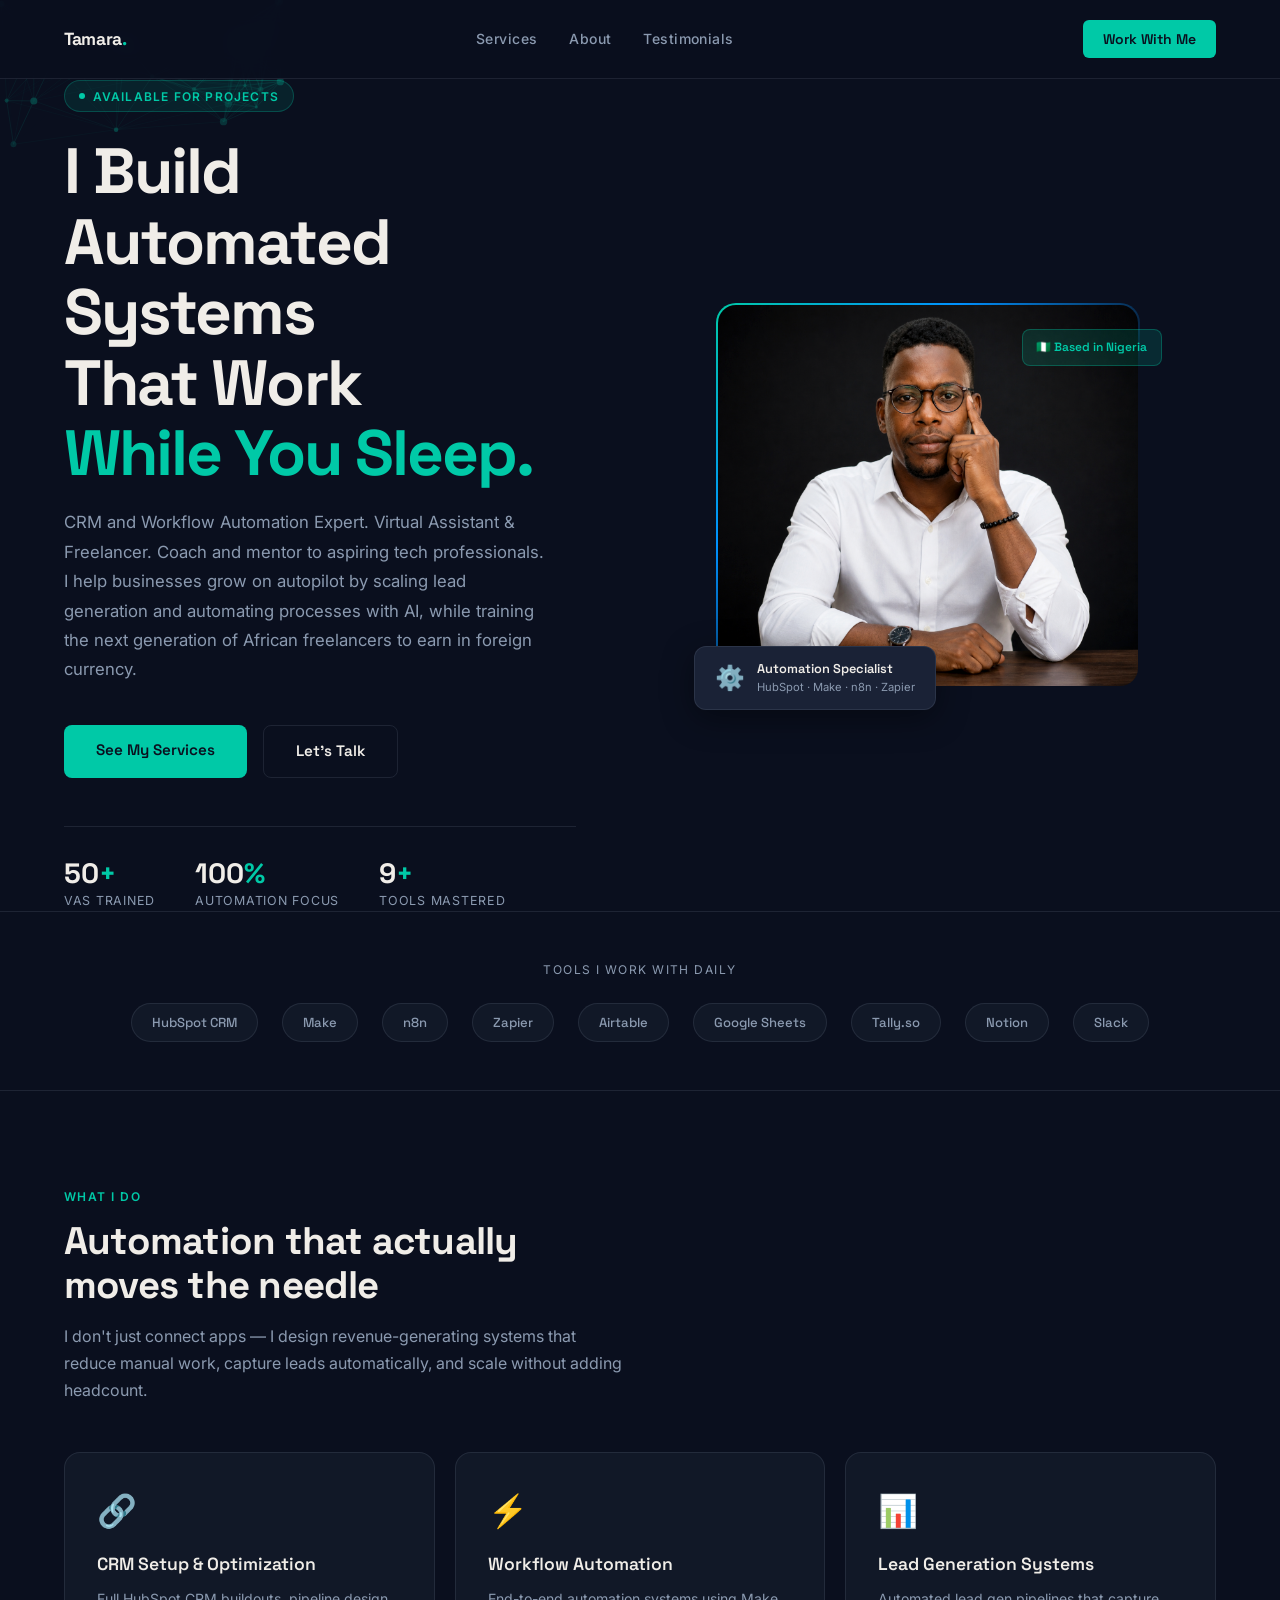
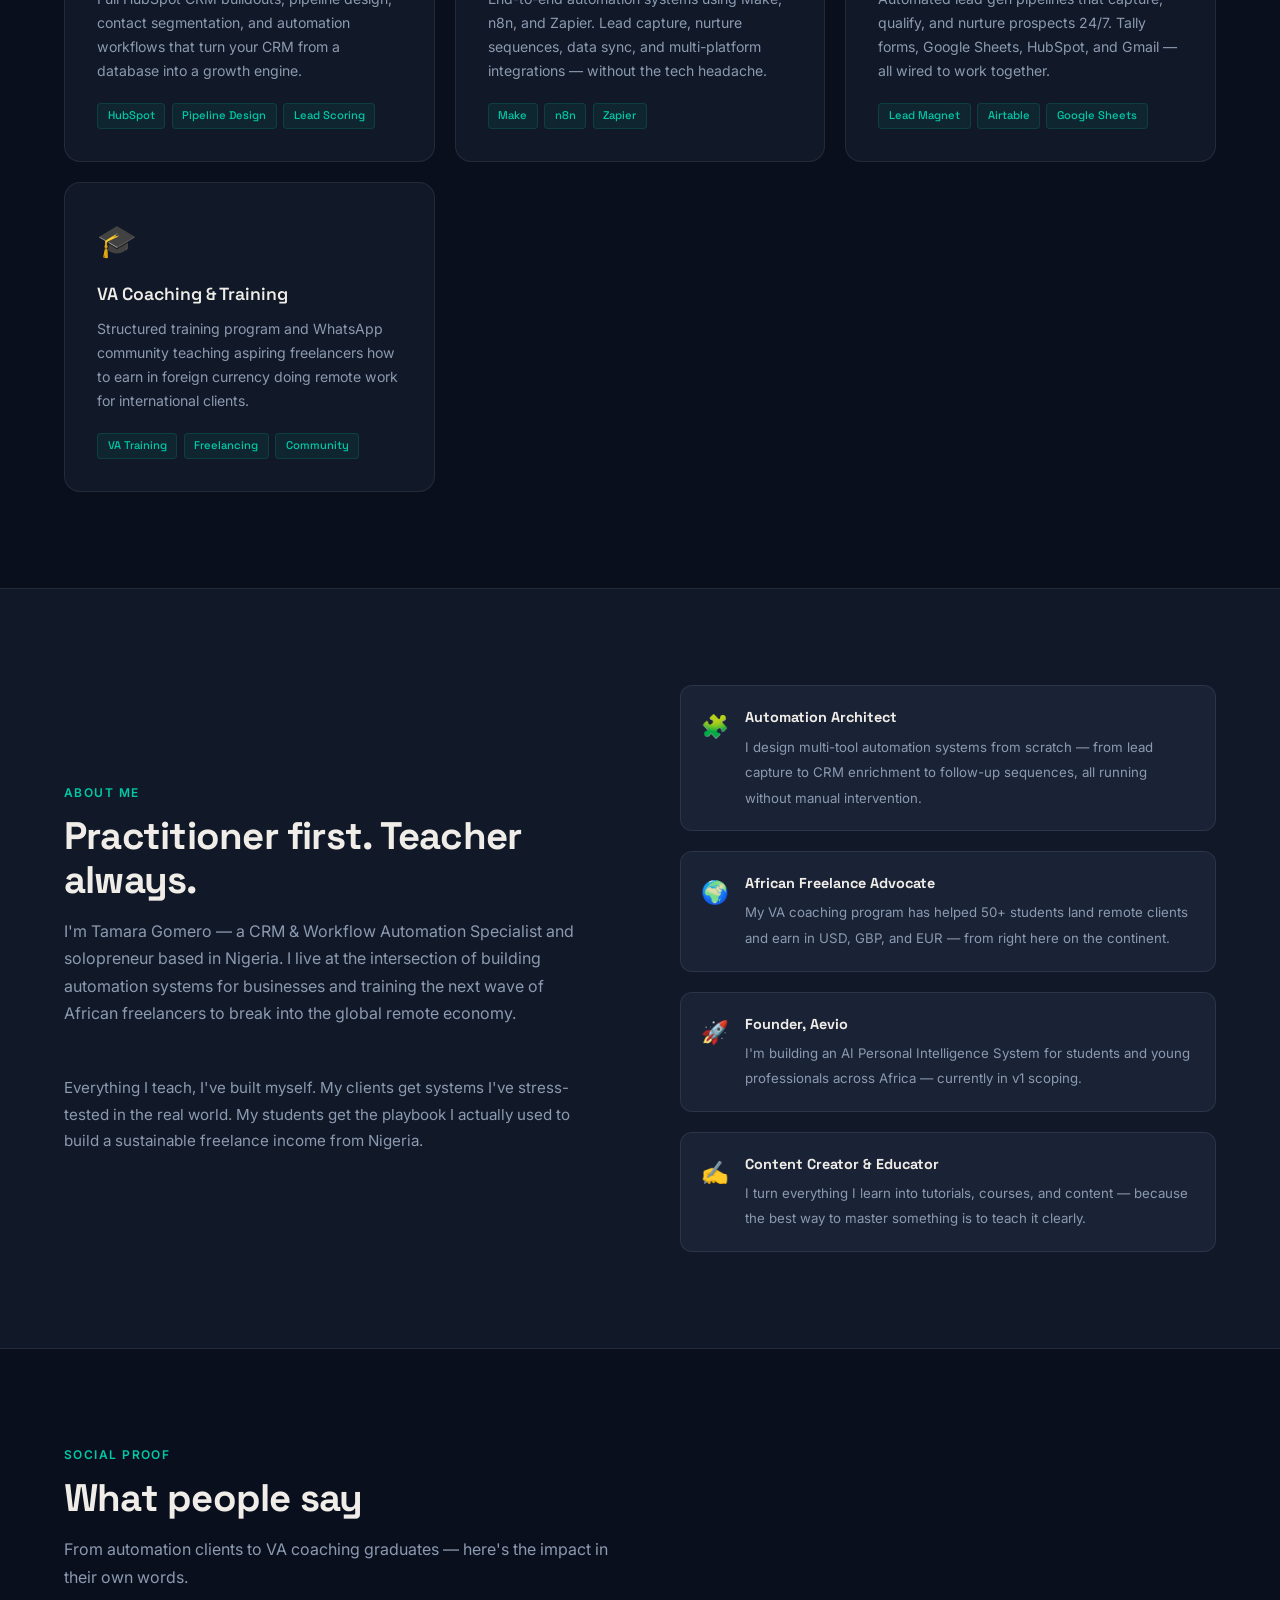
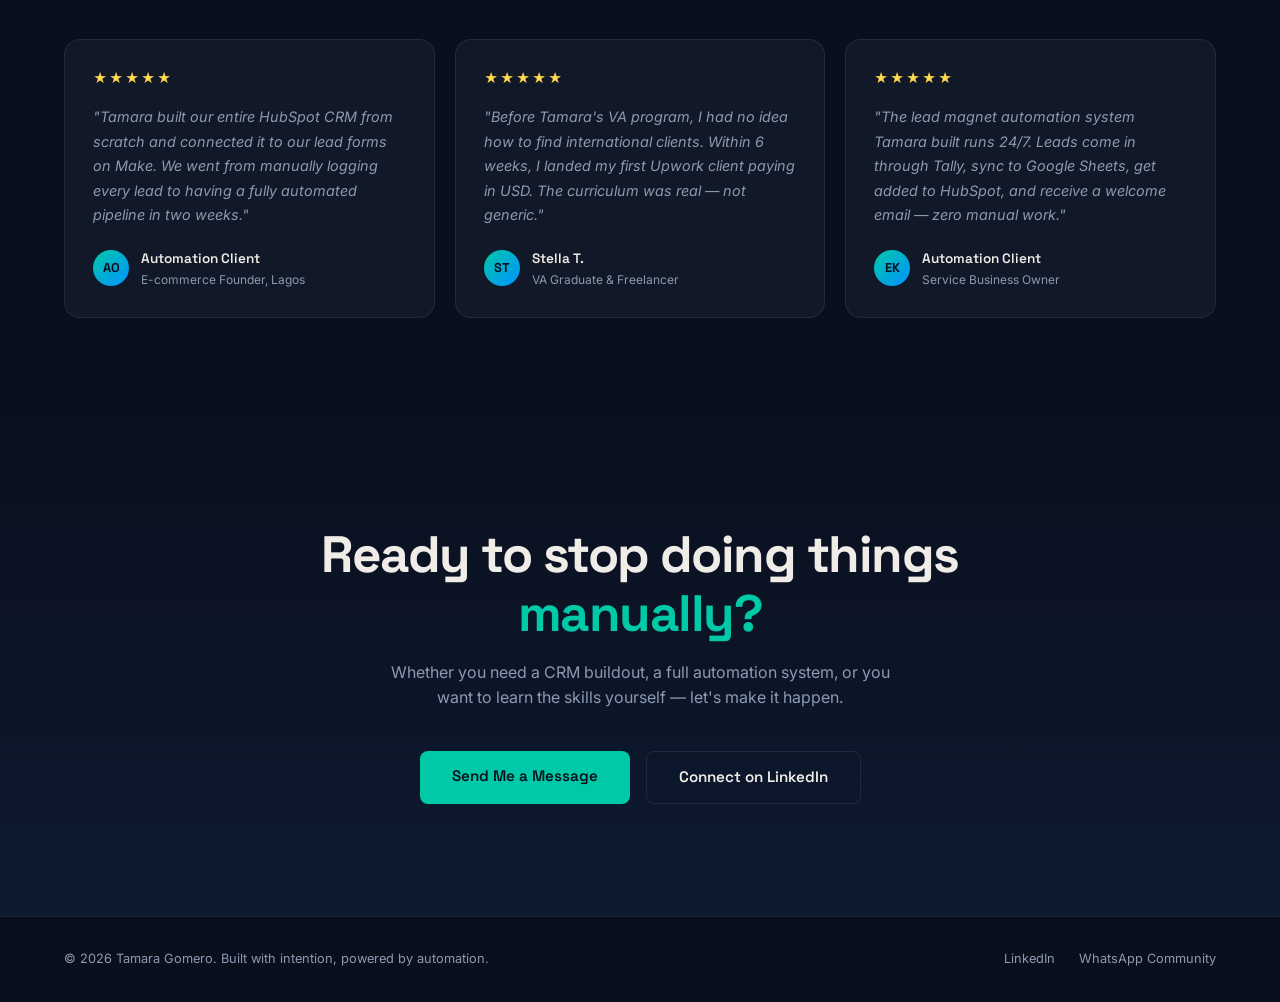
==== index.html @ 2733e39b "Removed all CSS from index.html and created styles.css. Placed all CSS in styles.css" ====
<!DOCTYPE html>
<html lang="en">
<head>
<meta charset="UTF-8"/>
<meta name="viewport" content="width=device-width, initial-scale=1.0"/>
<title>Tamara Gomero — CRM & Automation Specialist</title>
<link rel="preconnect" href="https://fonts.googleapis.com"/>
<link href="https://fonts.googleapis.com/css2?family=Space+Grotesk:wght@300;400;500;600;700&family=Inter:wght@300;400;500&display=swap" rel="stylesheet"/>
<link rel="stylesheet" href="styles.css">
</head>
<body>

<nav>
  <a href="#" class="nav-logo">Tamara<span>.</span></a>
  <ul class="nav-links">
    <li><a href="#services">Services</a></li>
    <li><a href="#about">About</a></li>
    <li><a href="#testimonials">Testimonials</a></li>
  </ul>
  <a href="https://calendly.com/tamaragomero22/30min" target="_blank" class="nav-cta">Work With Me</a>
</nav>

<section class="hero">
  <canvas class="hero-canvas" id="heroCanvas"></canvas>
  <div class="hero-left">
    <div class="hero-eyebrow">Available for Projects</div>
    <h1>
      I Build Automated Systems<br/>That Work<br/><span class="accent">While You Sleep.</span>
    </h1>
    <p class="hero-sub">
      CRM and Workflow Automation Expert. Virtual Assistant & Freelancer. Coach and mentor to aspiring tech professionals. I help businesses grow on autopilot by scaling lead generation and automating processes with AI, while training the next generation of African freelancers to earn in foreign currency.
    </p>
    <div class="hero-actions">
      <a href="#services" class="btn-primary">See My Services</a>
      <a href="https://calendly.com/tamaragomero22/30min" target="_blank" class="btn-ghost">Let's Talk</a>
    </div>
    <div class="hero-stats">
      <div>
        <div class="stat-num">50<span>+</span></div>
        <div class="stat-label">VAs Trained</div>
      </div>
      <div>
        <div class="stat-num">100<span>%</span></div>
        <div class="stat-label">Automation Focus</div>
      </div>
      <div>
        <div class="stat-num">9<span>+</span></div>
        <div class="stat-label">Tools Mastered</div>
      </div>
    </div>
  </div>
  <div class="hero-right">
    <div class="photo-frame">
      <img src="[data-uri]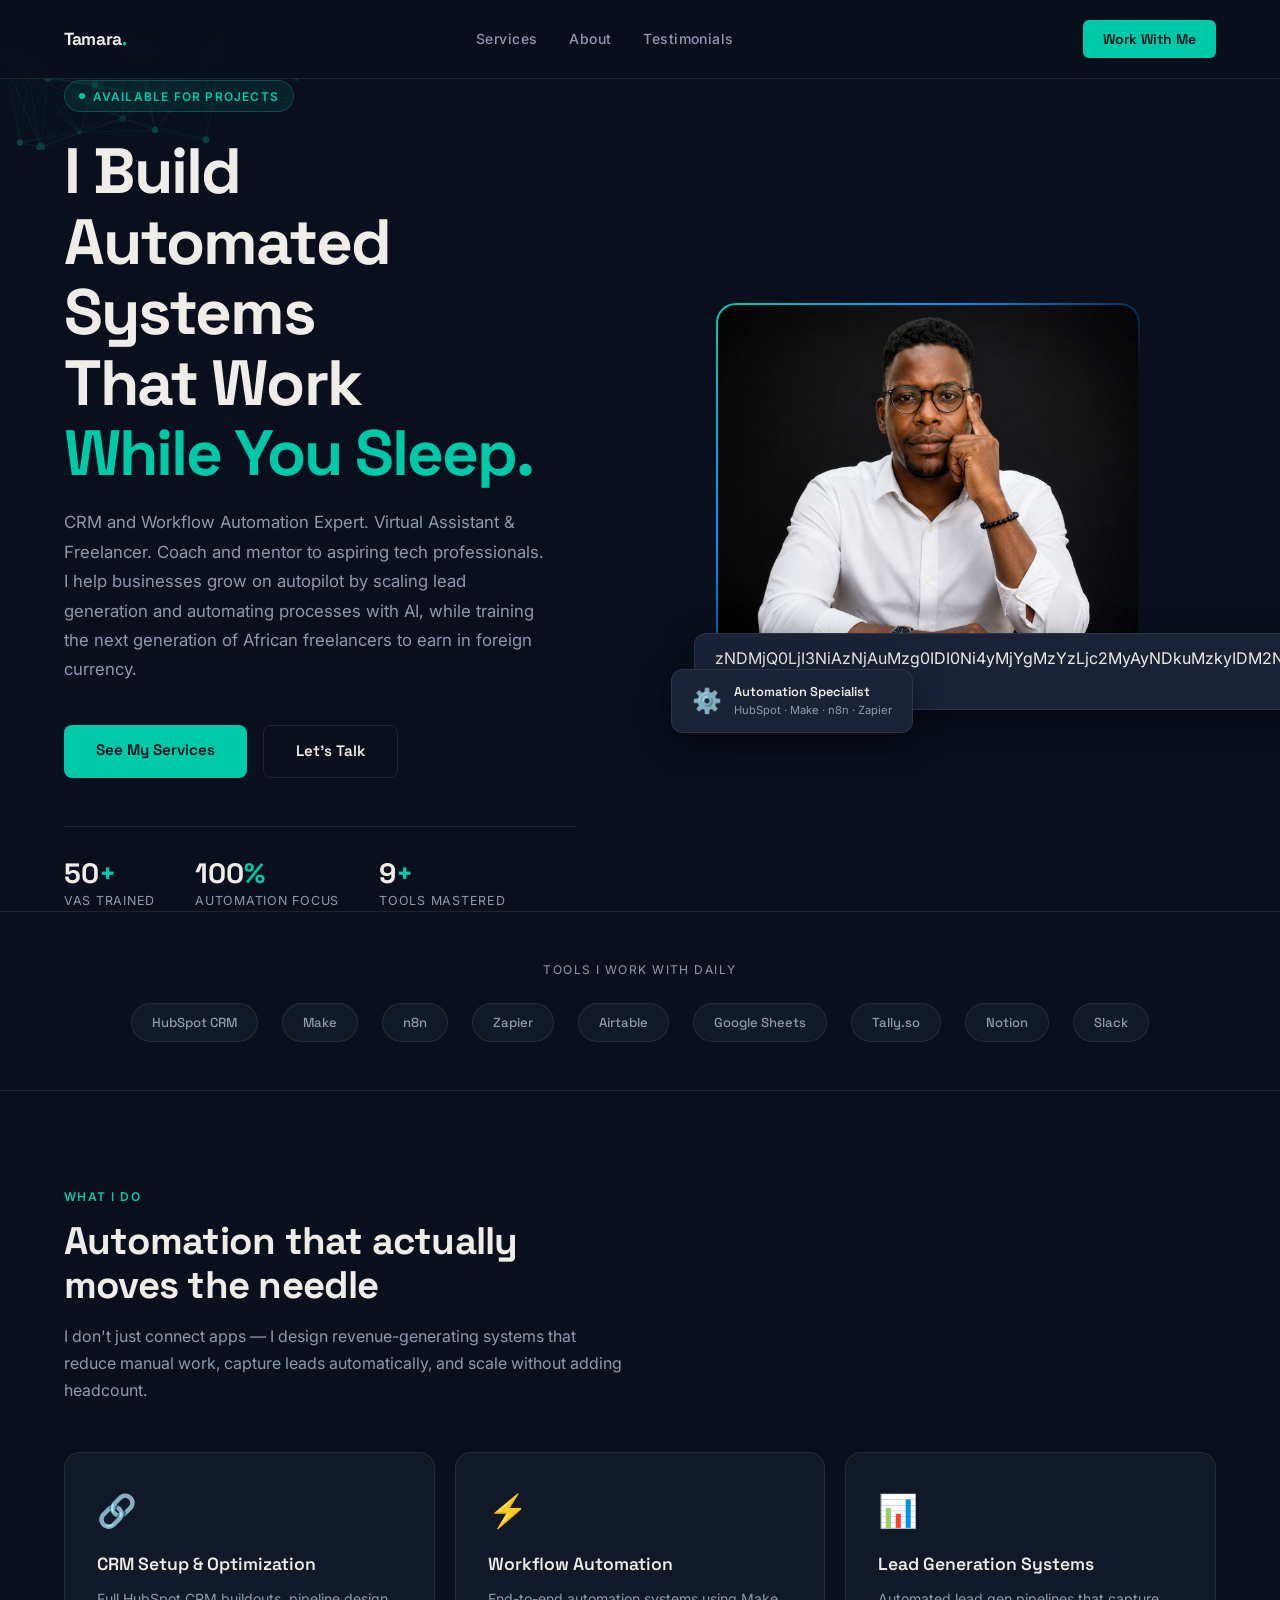
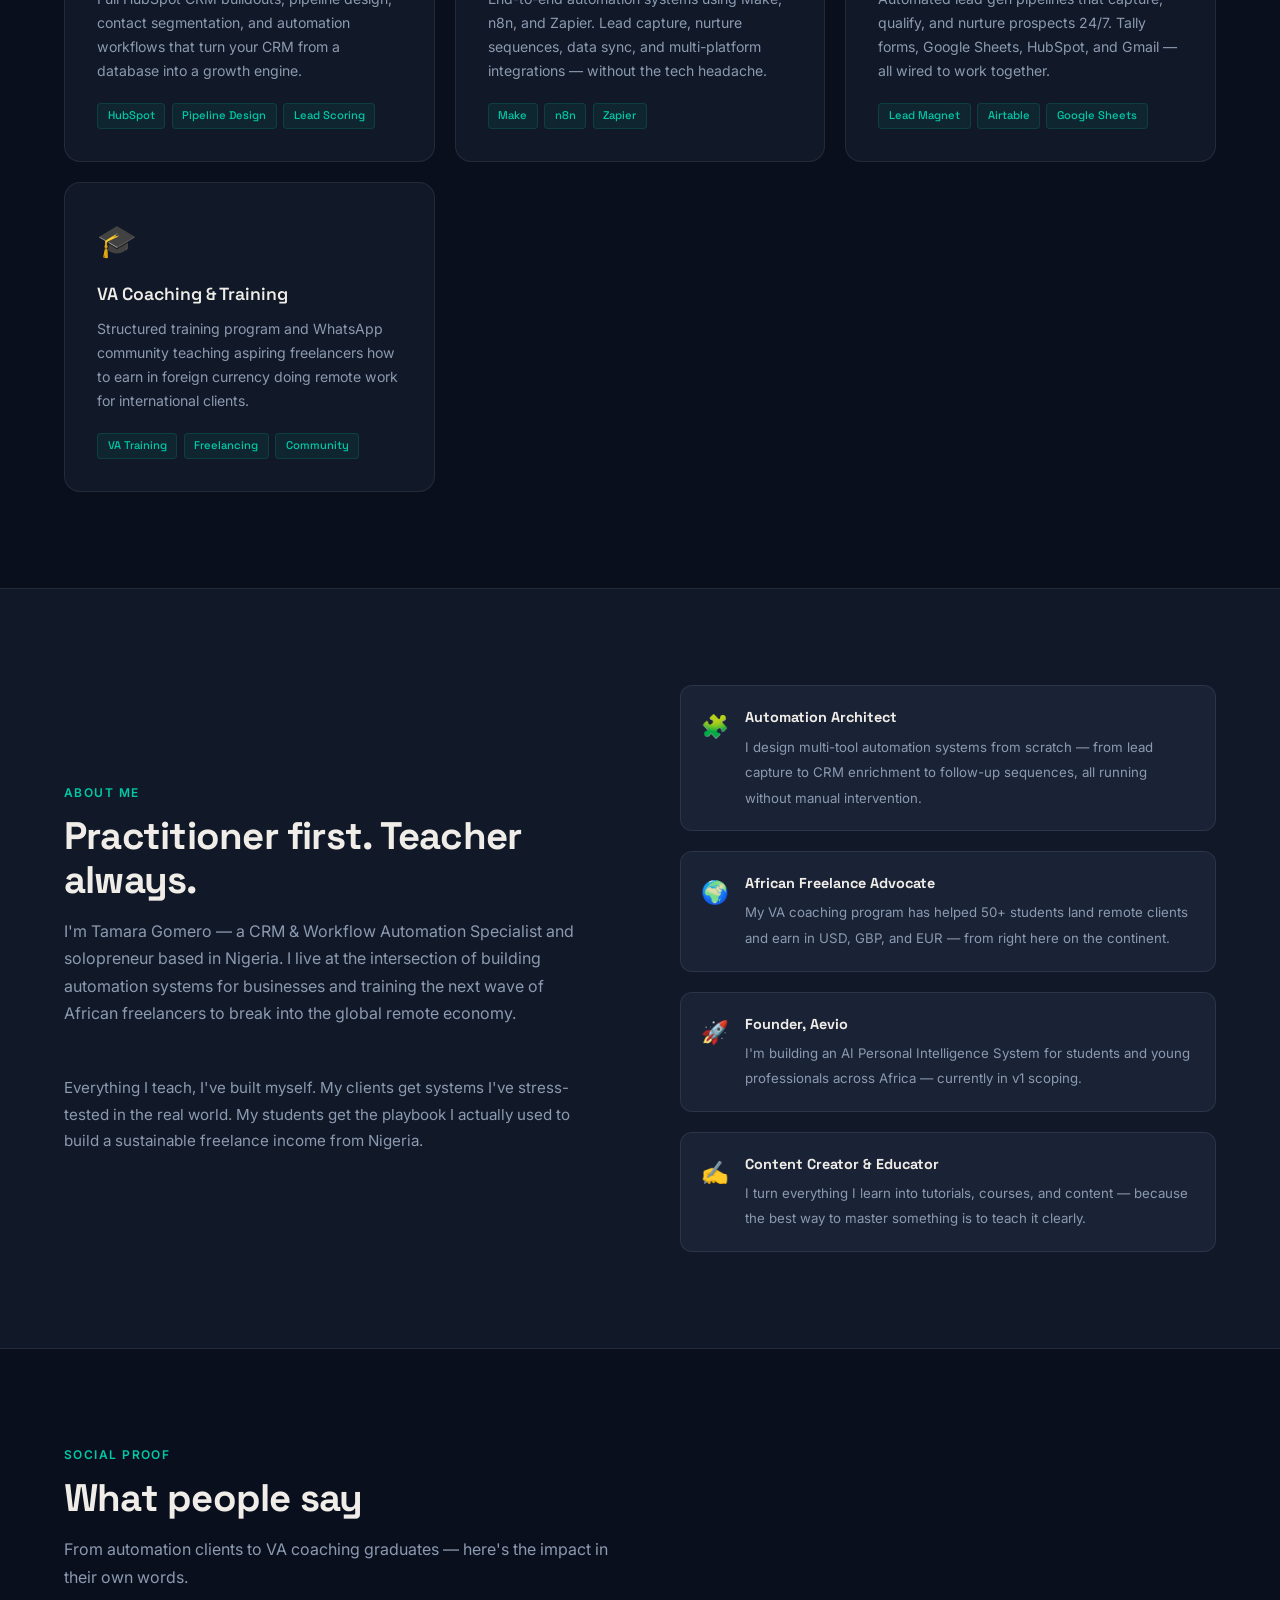
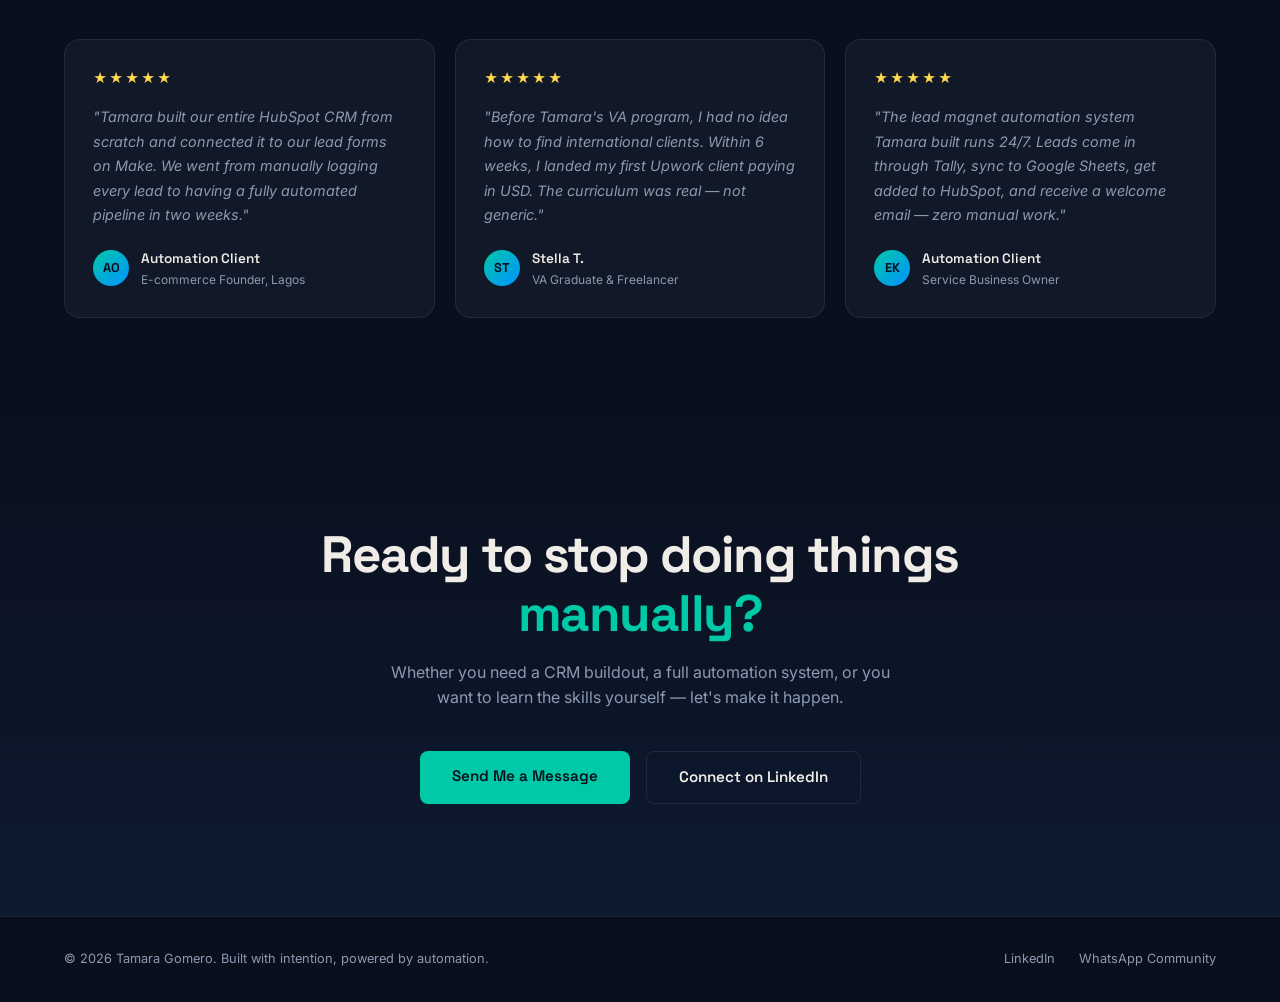
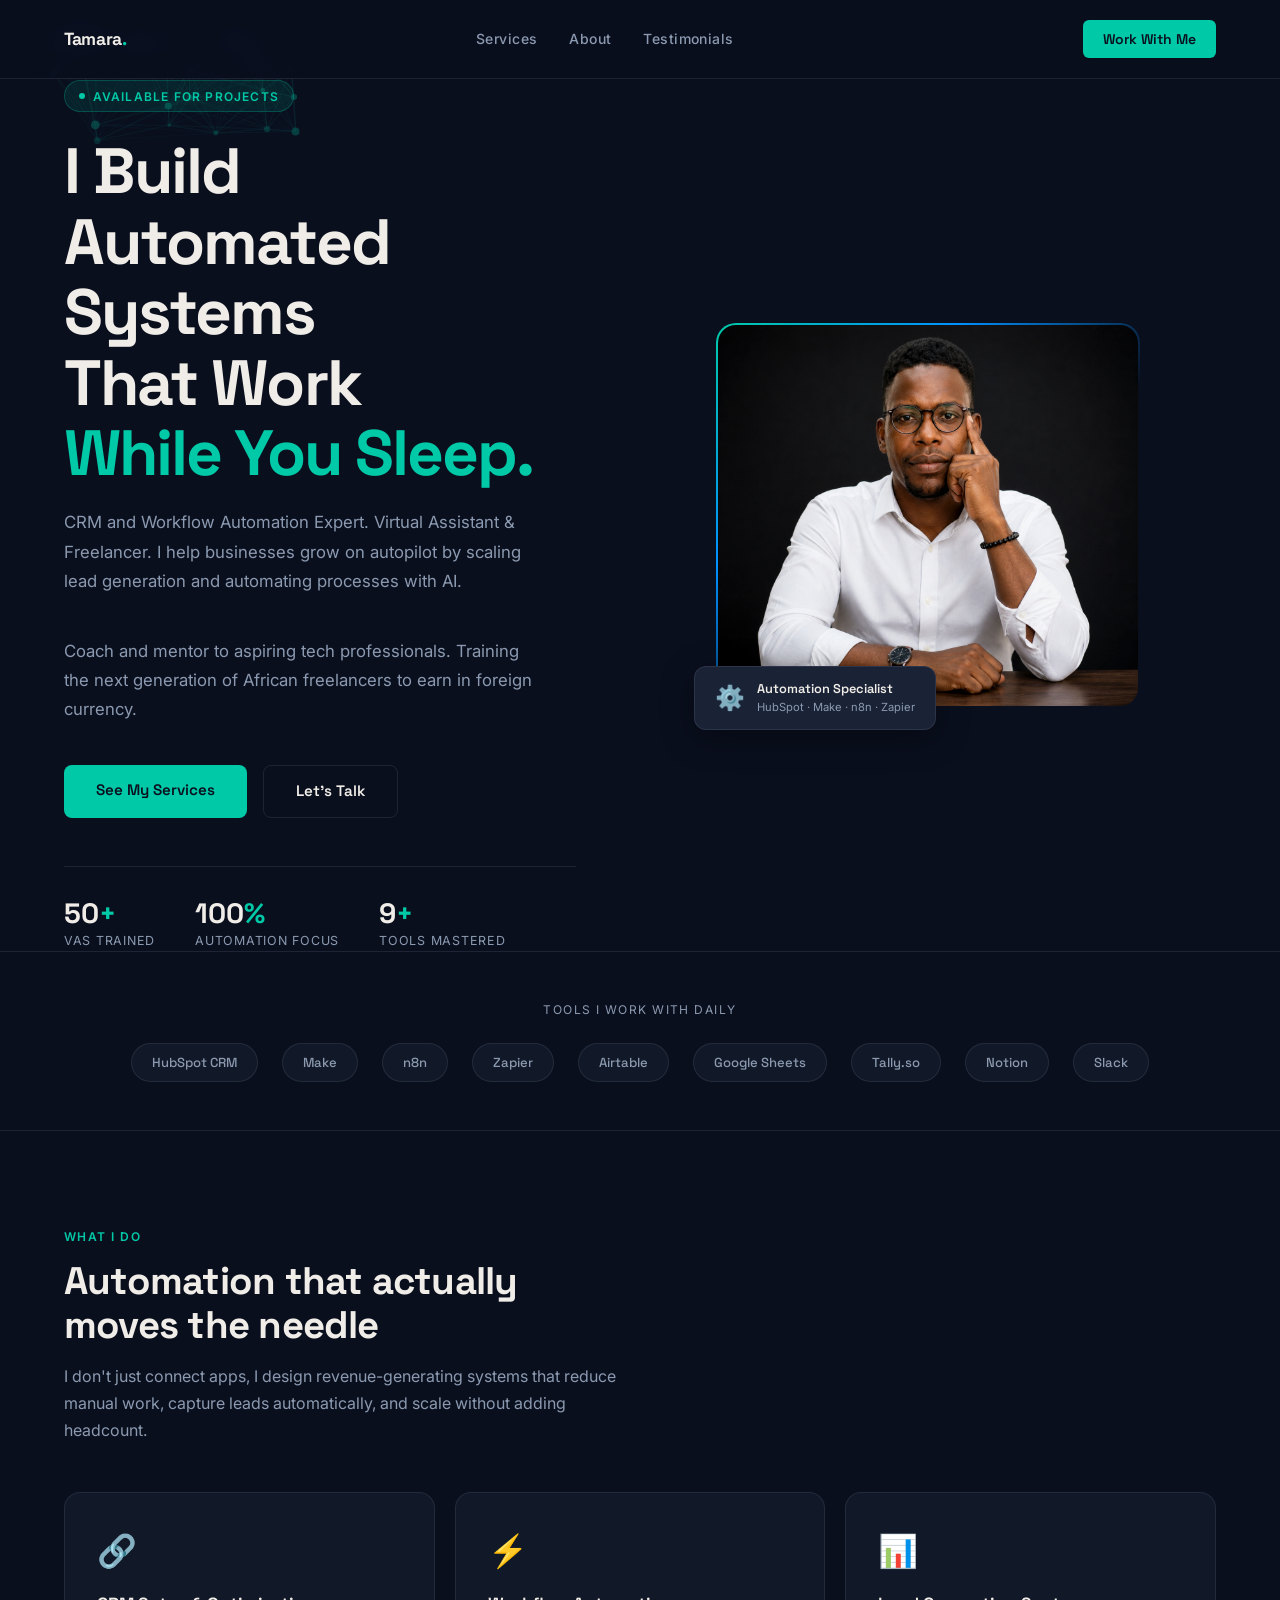
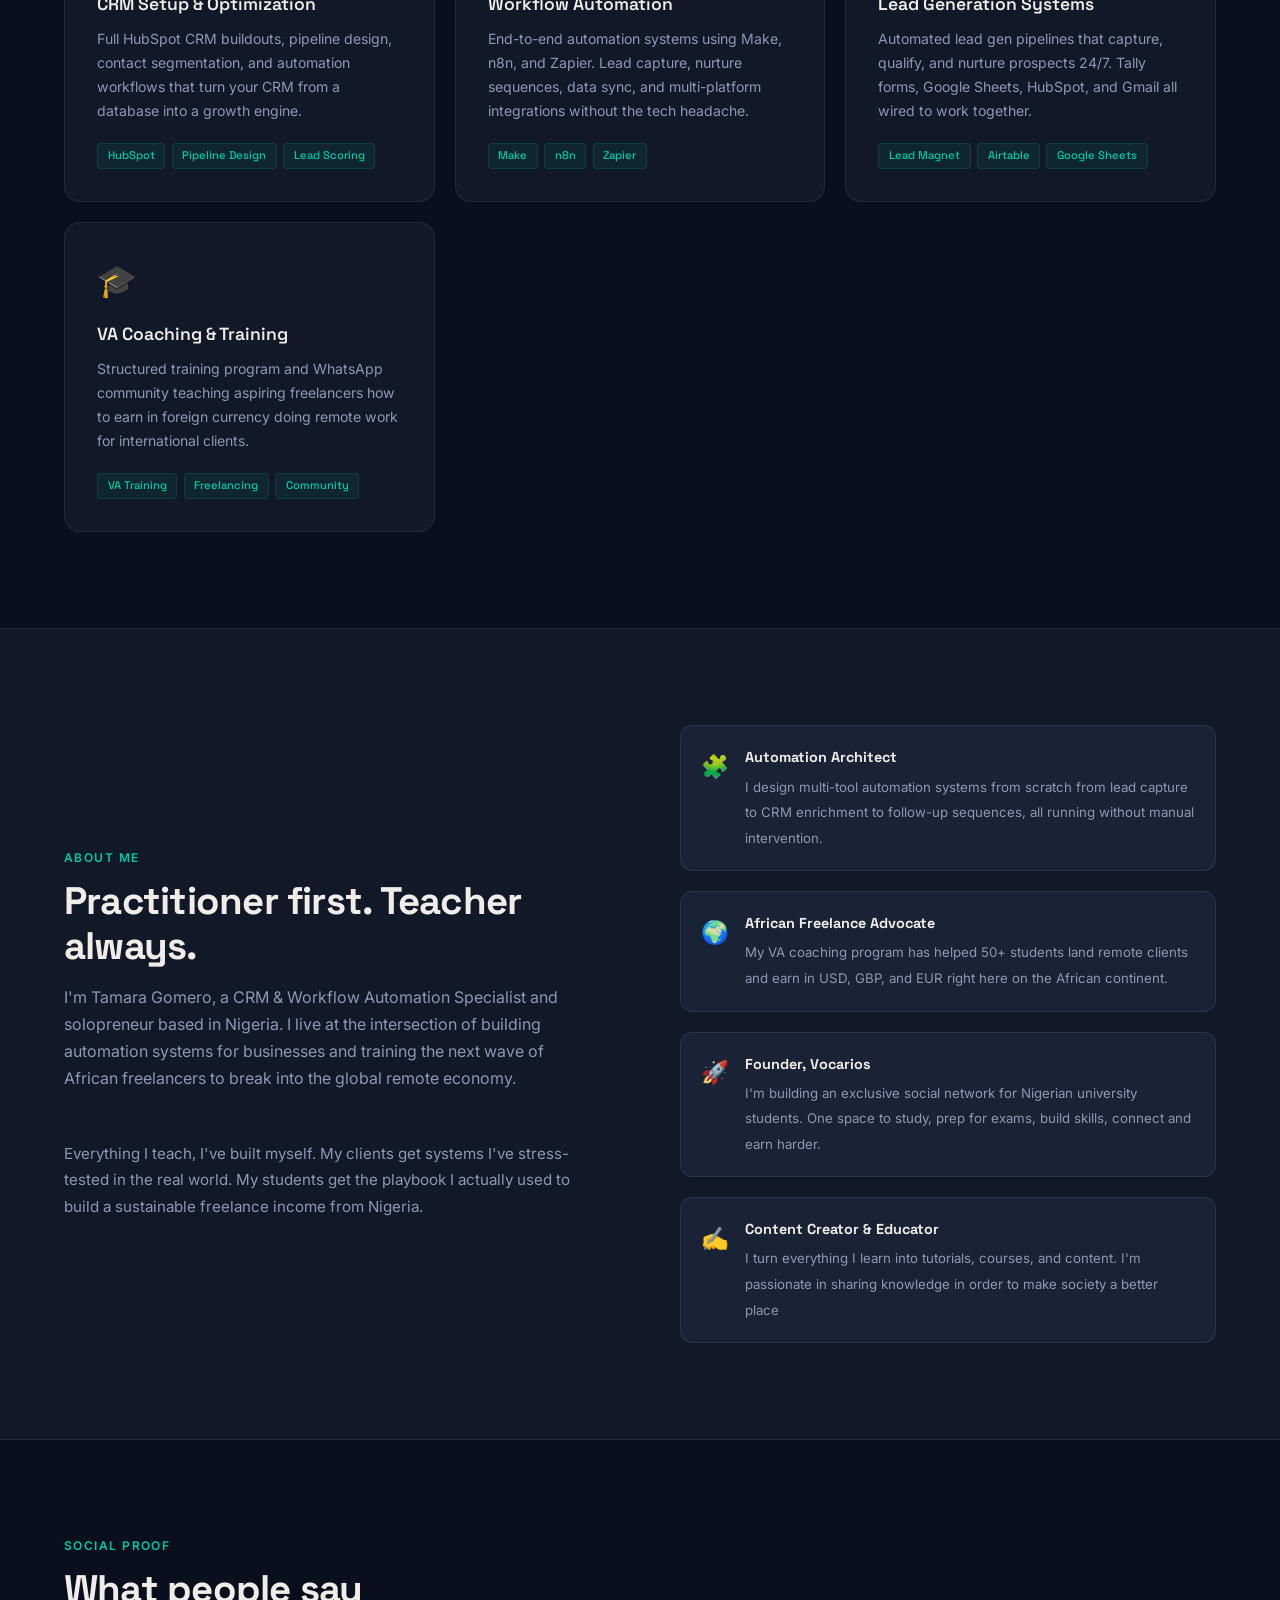
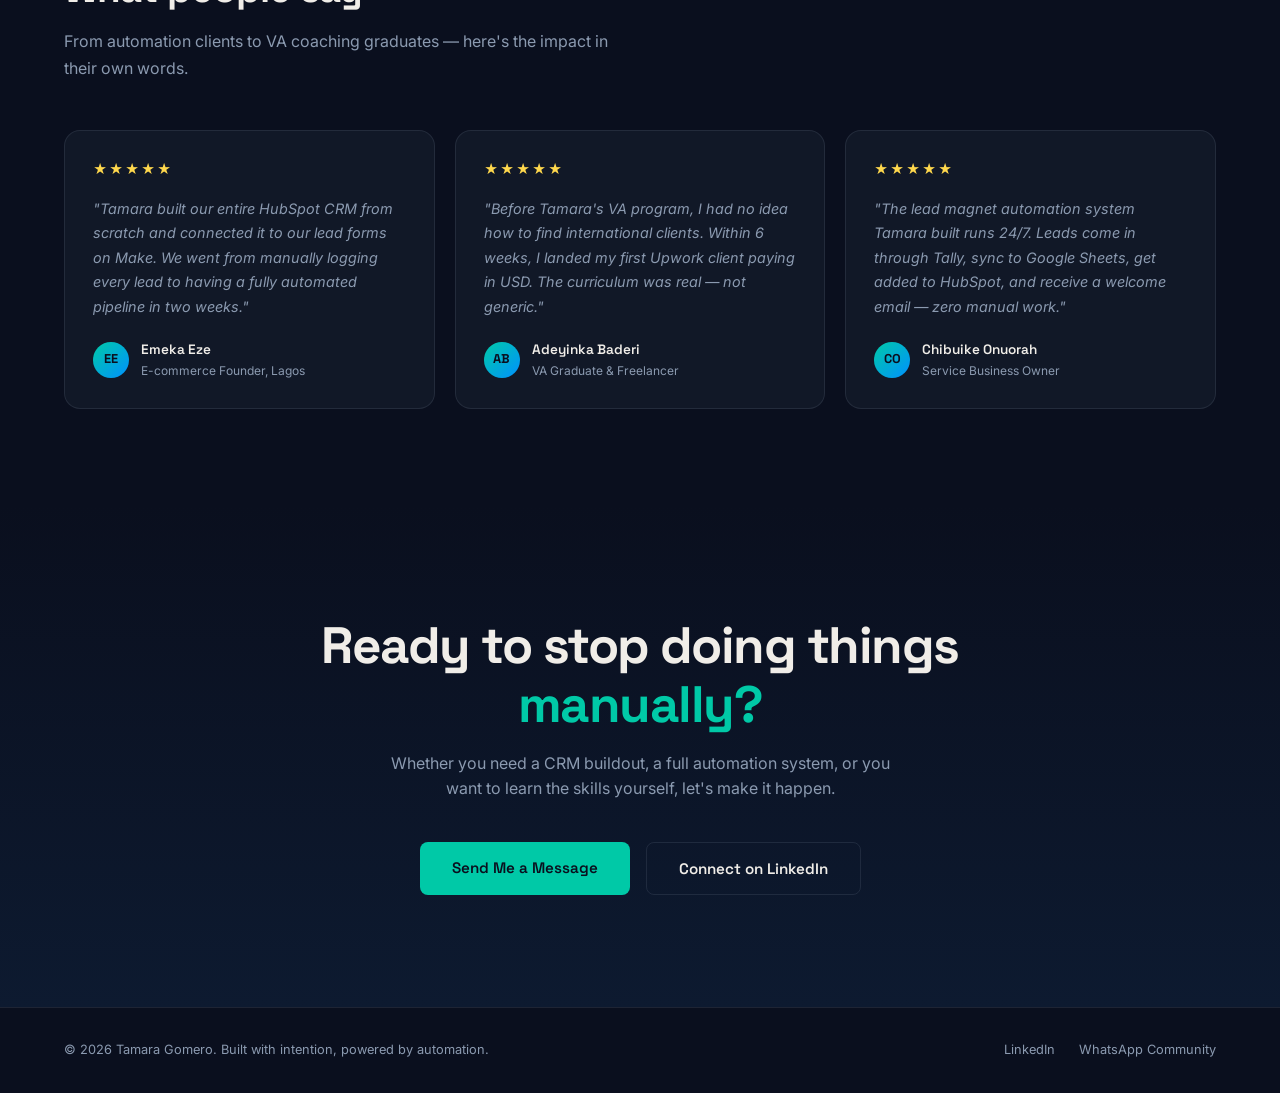
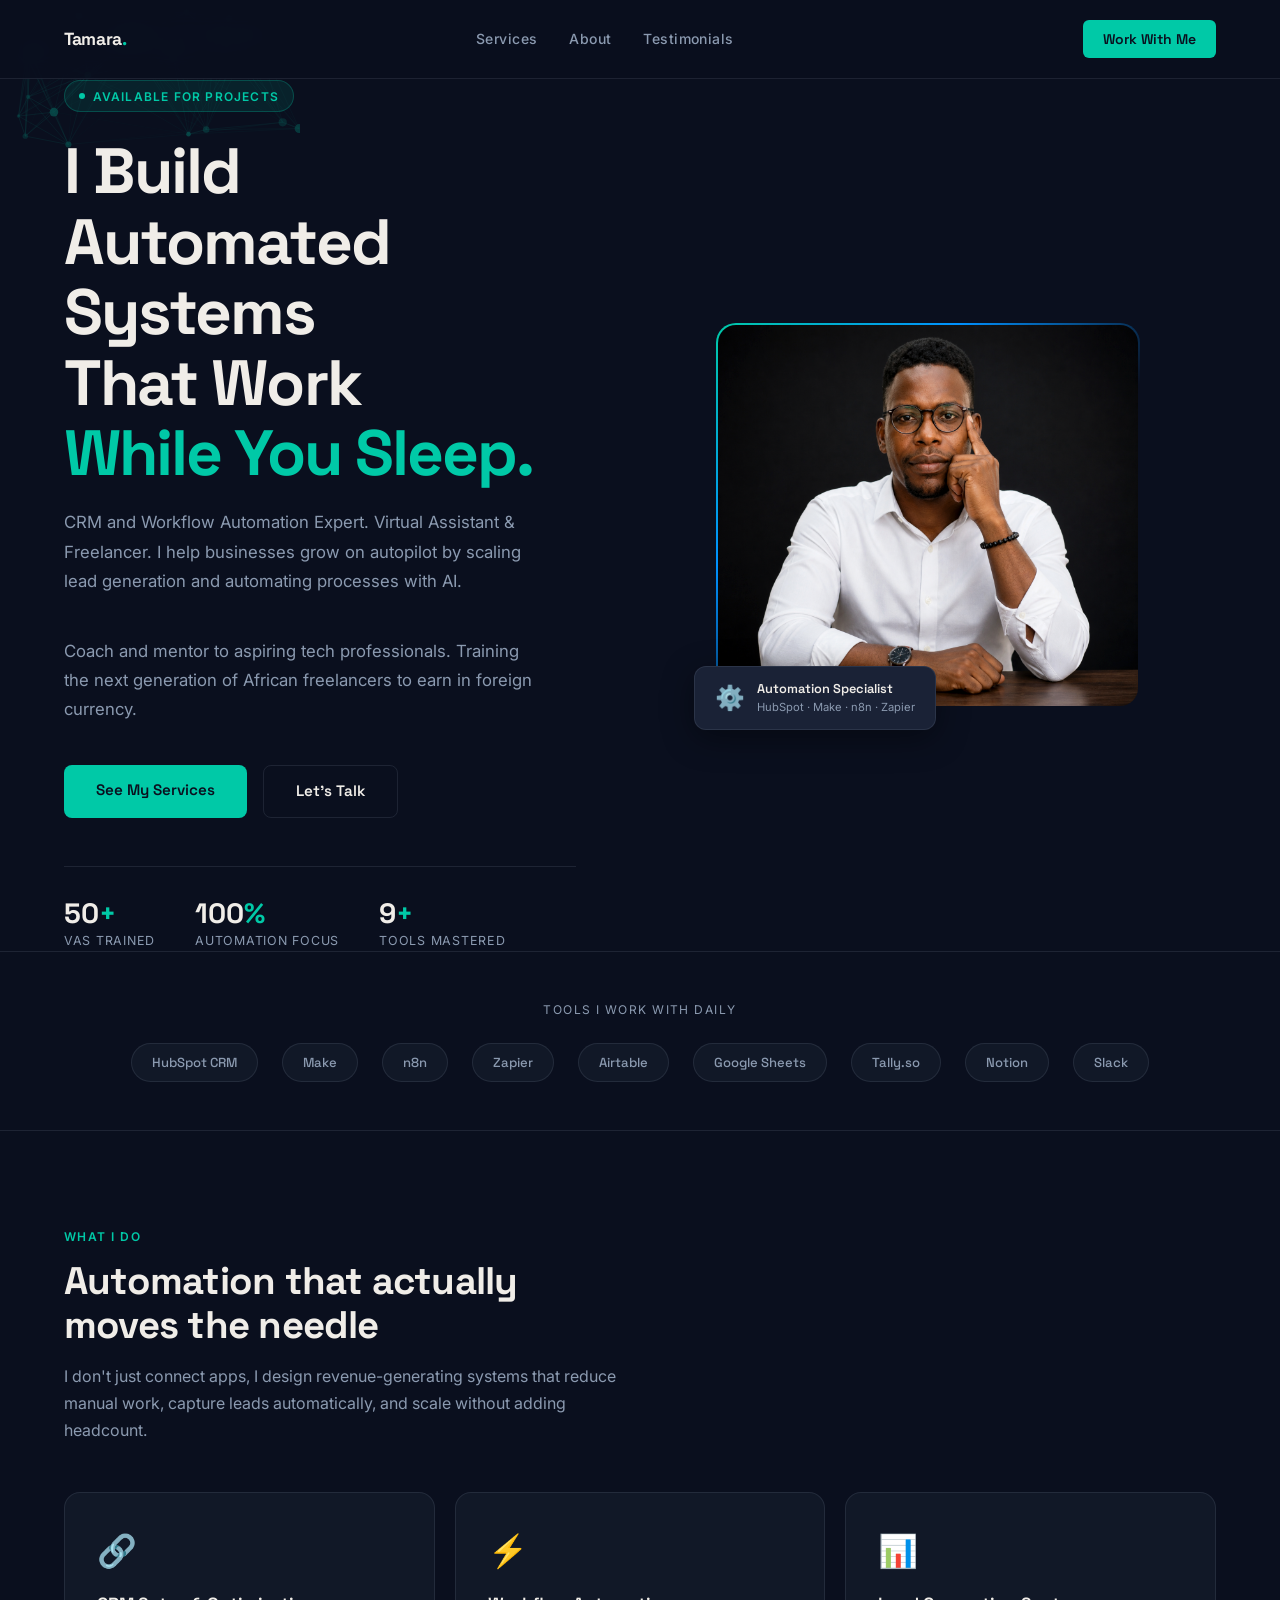
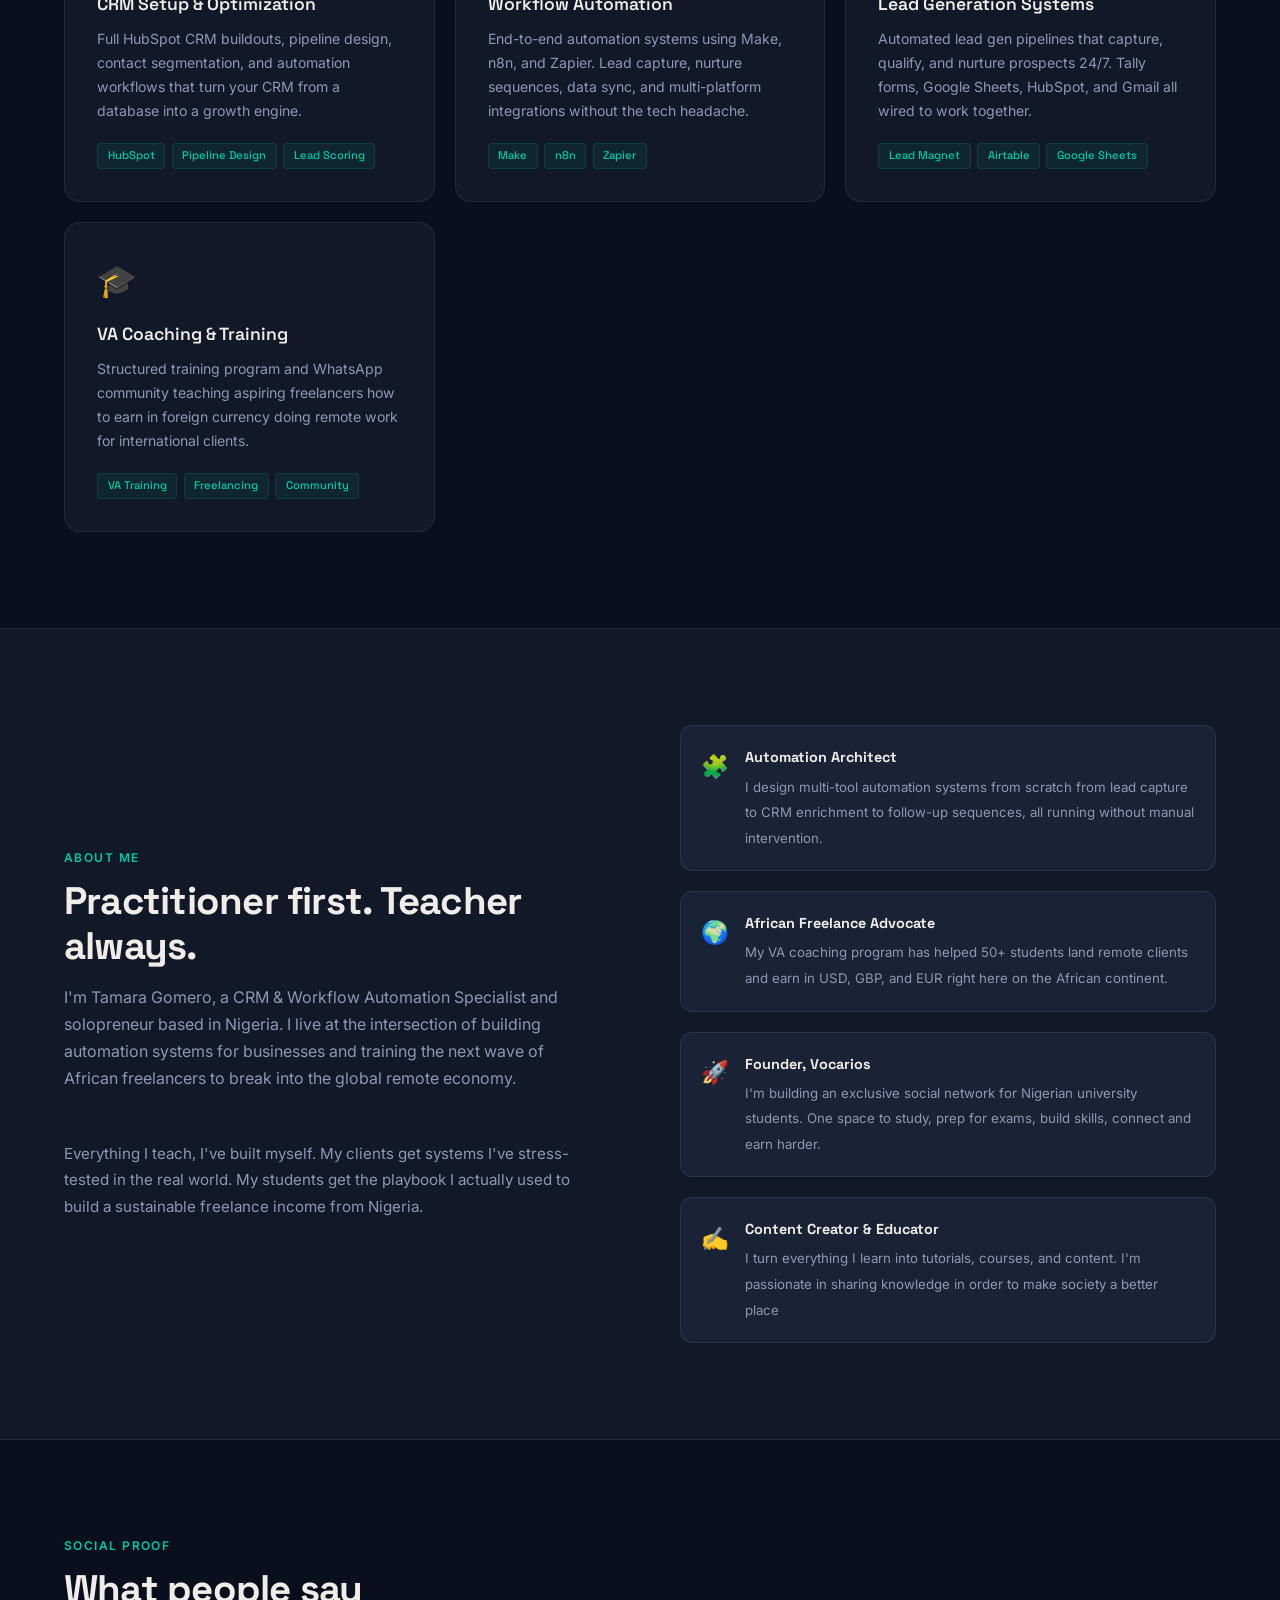
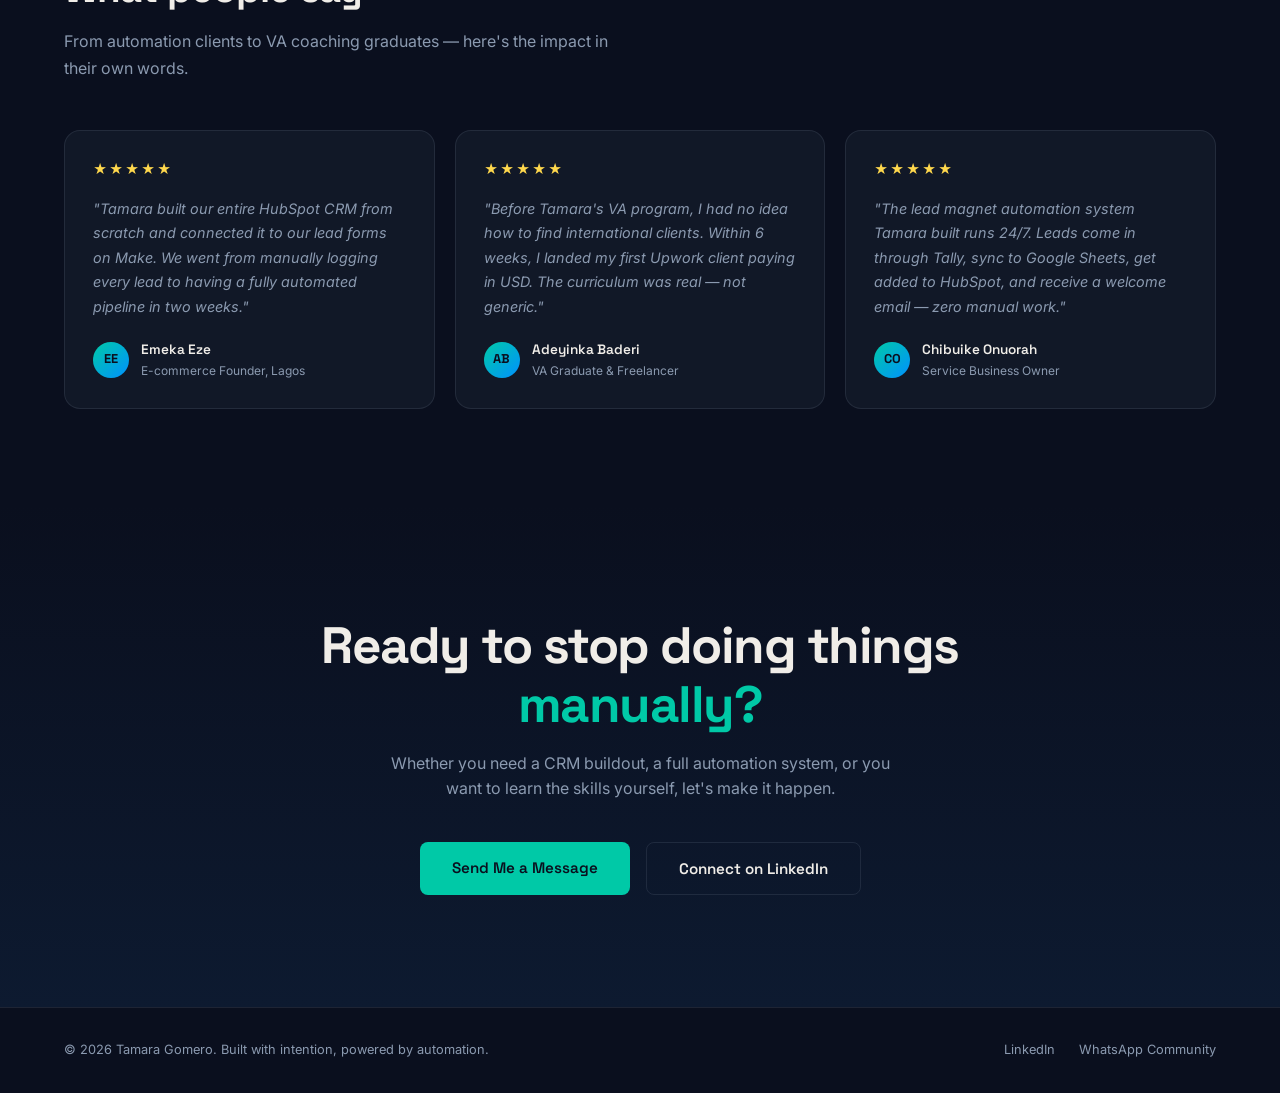
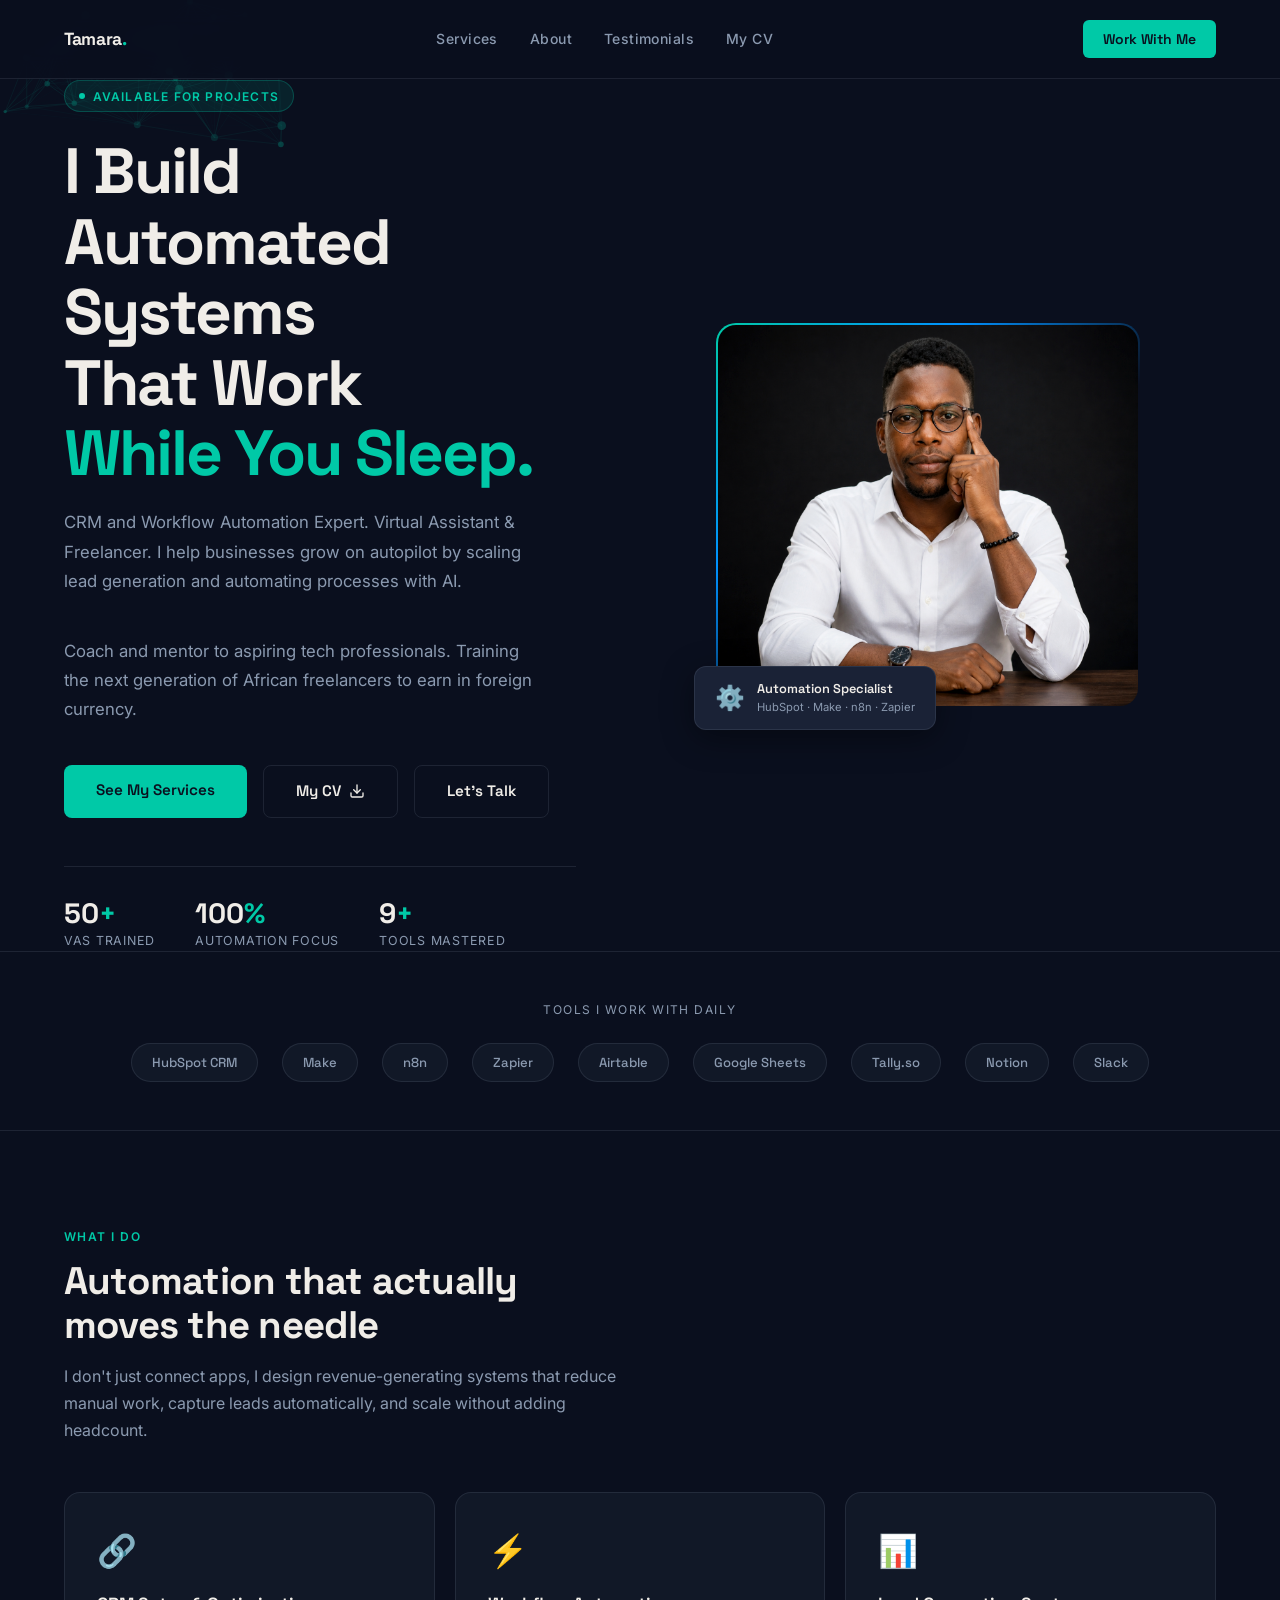
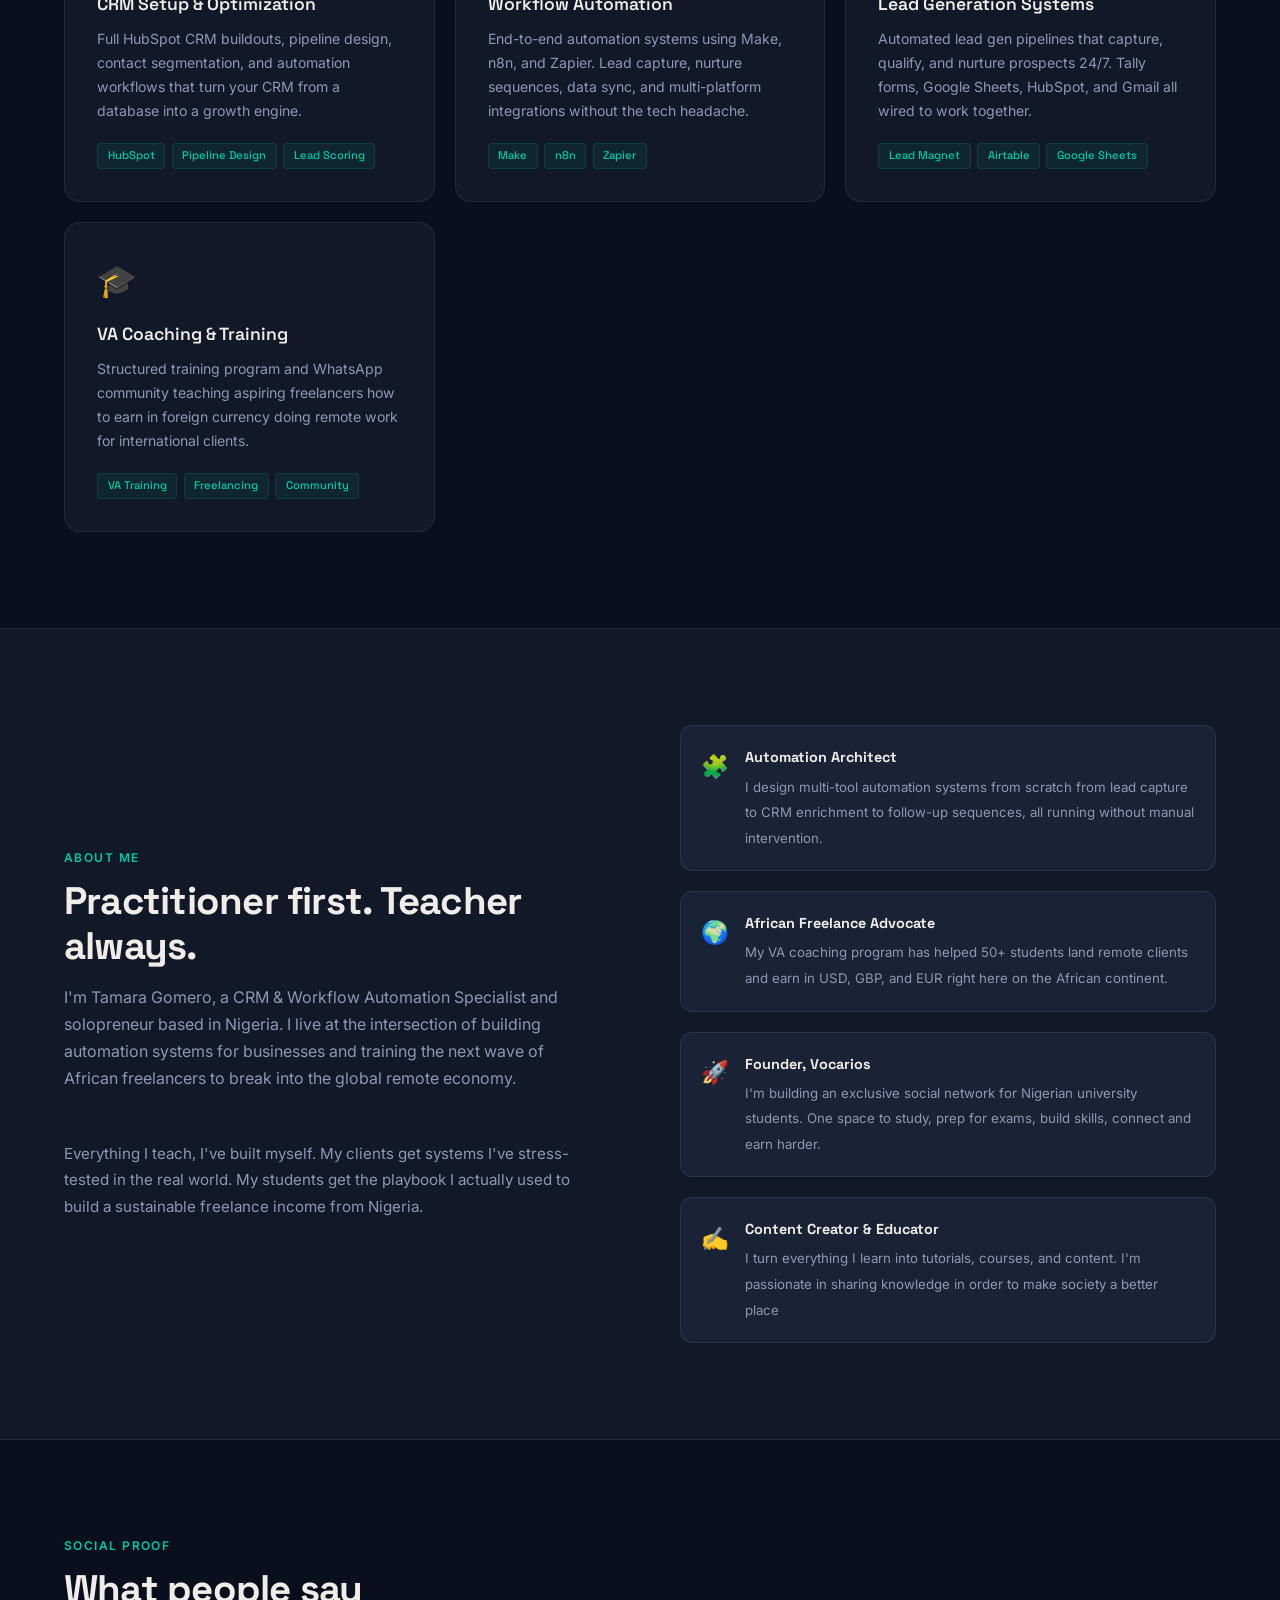
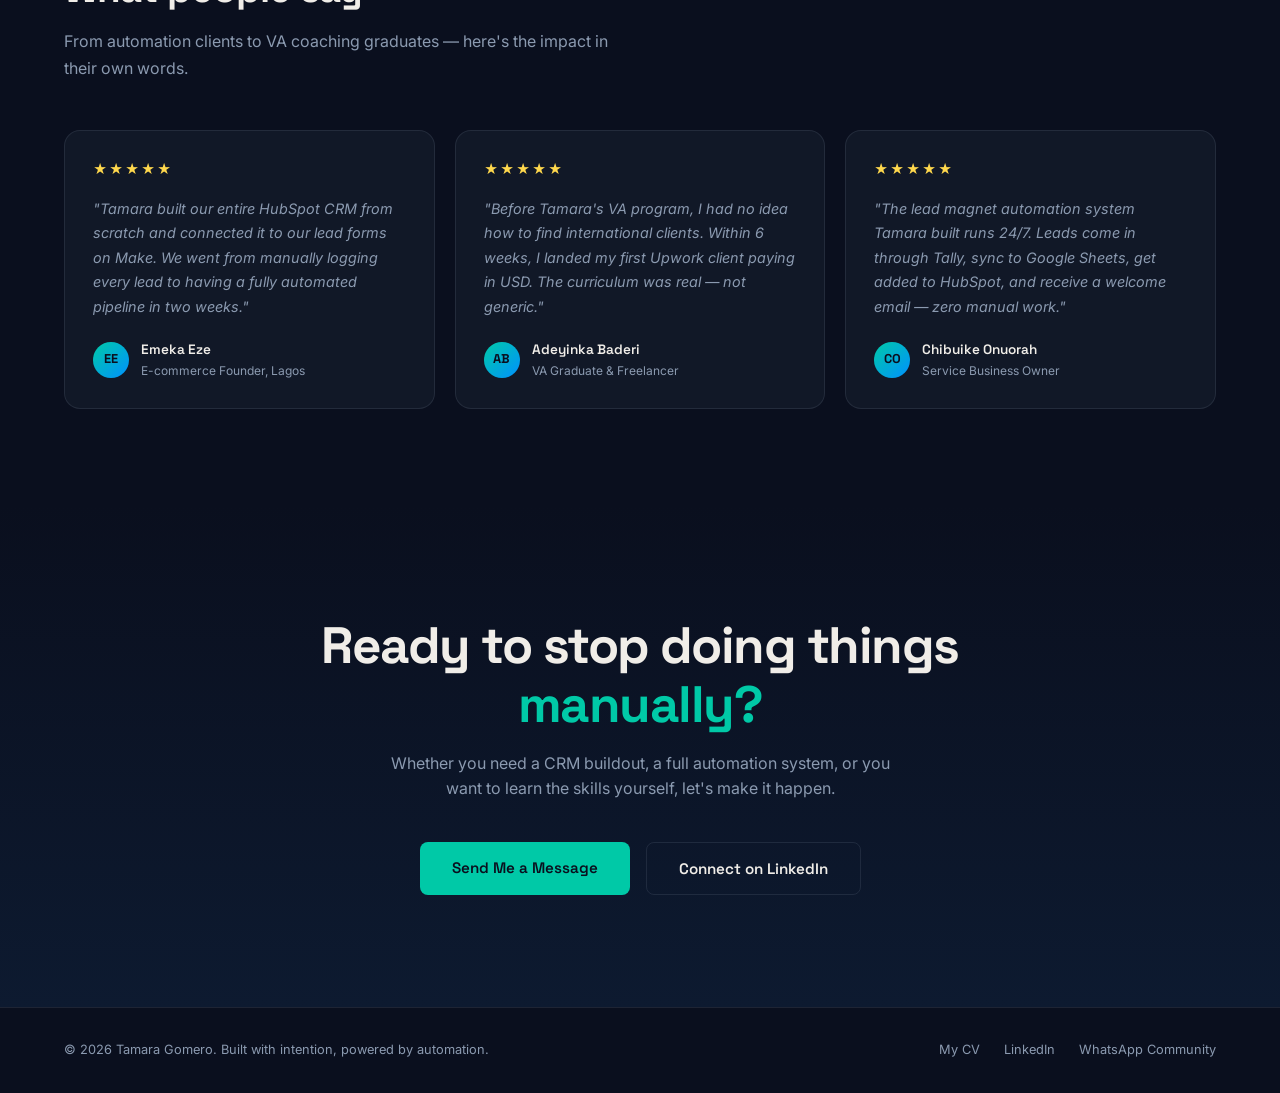
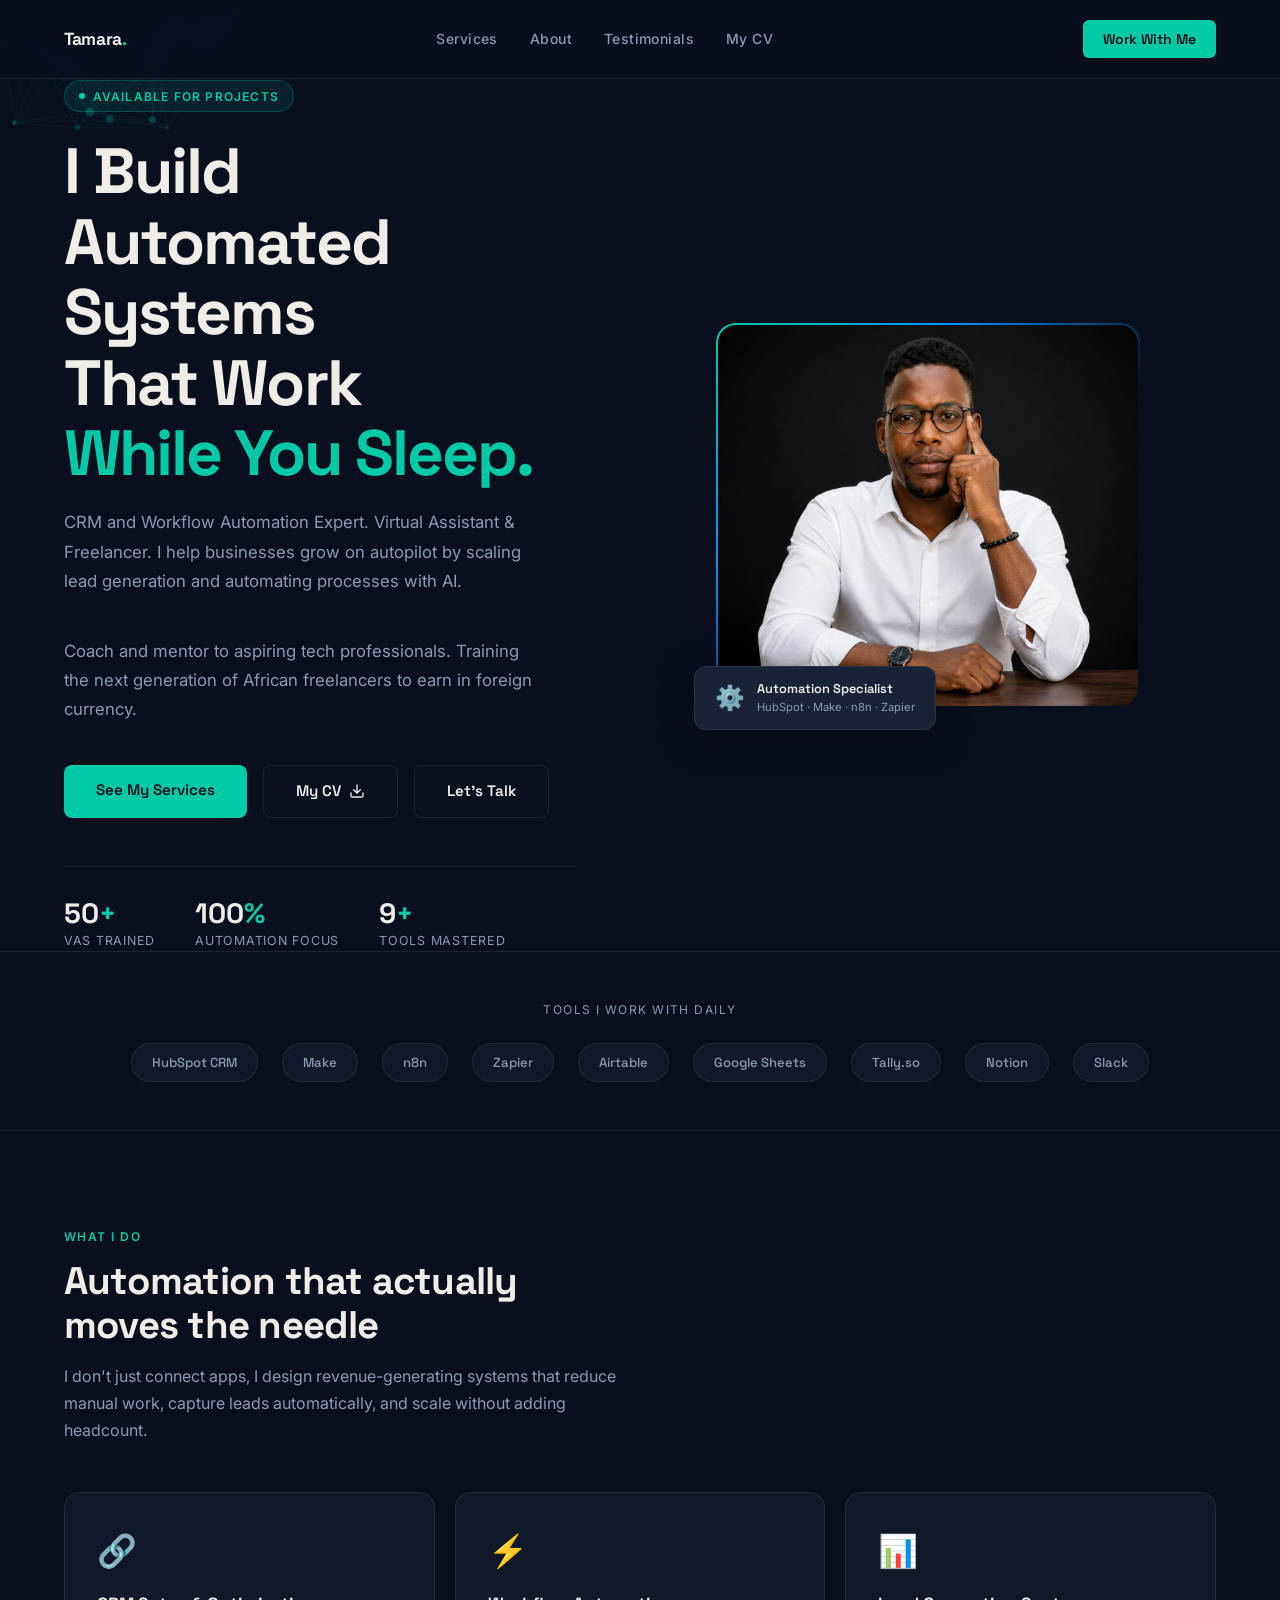
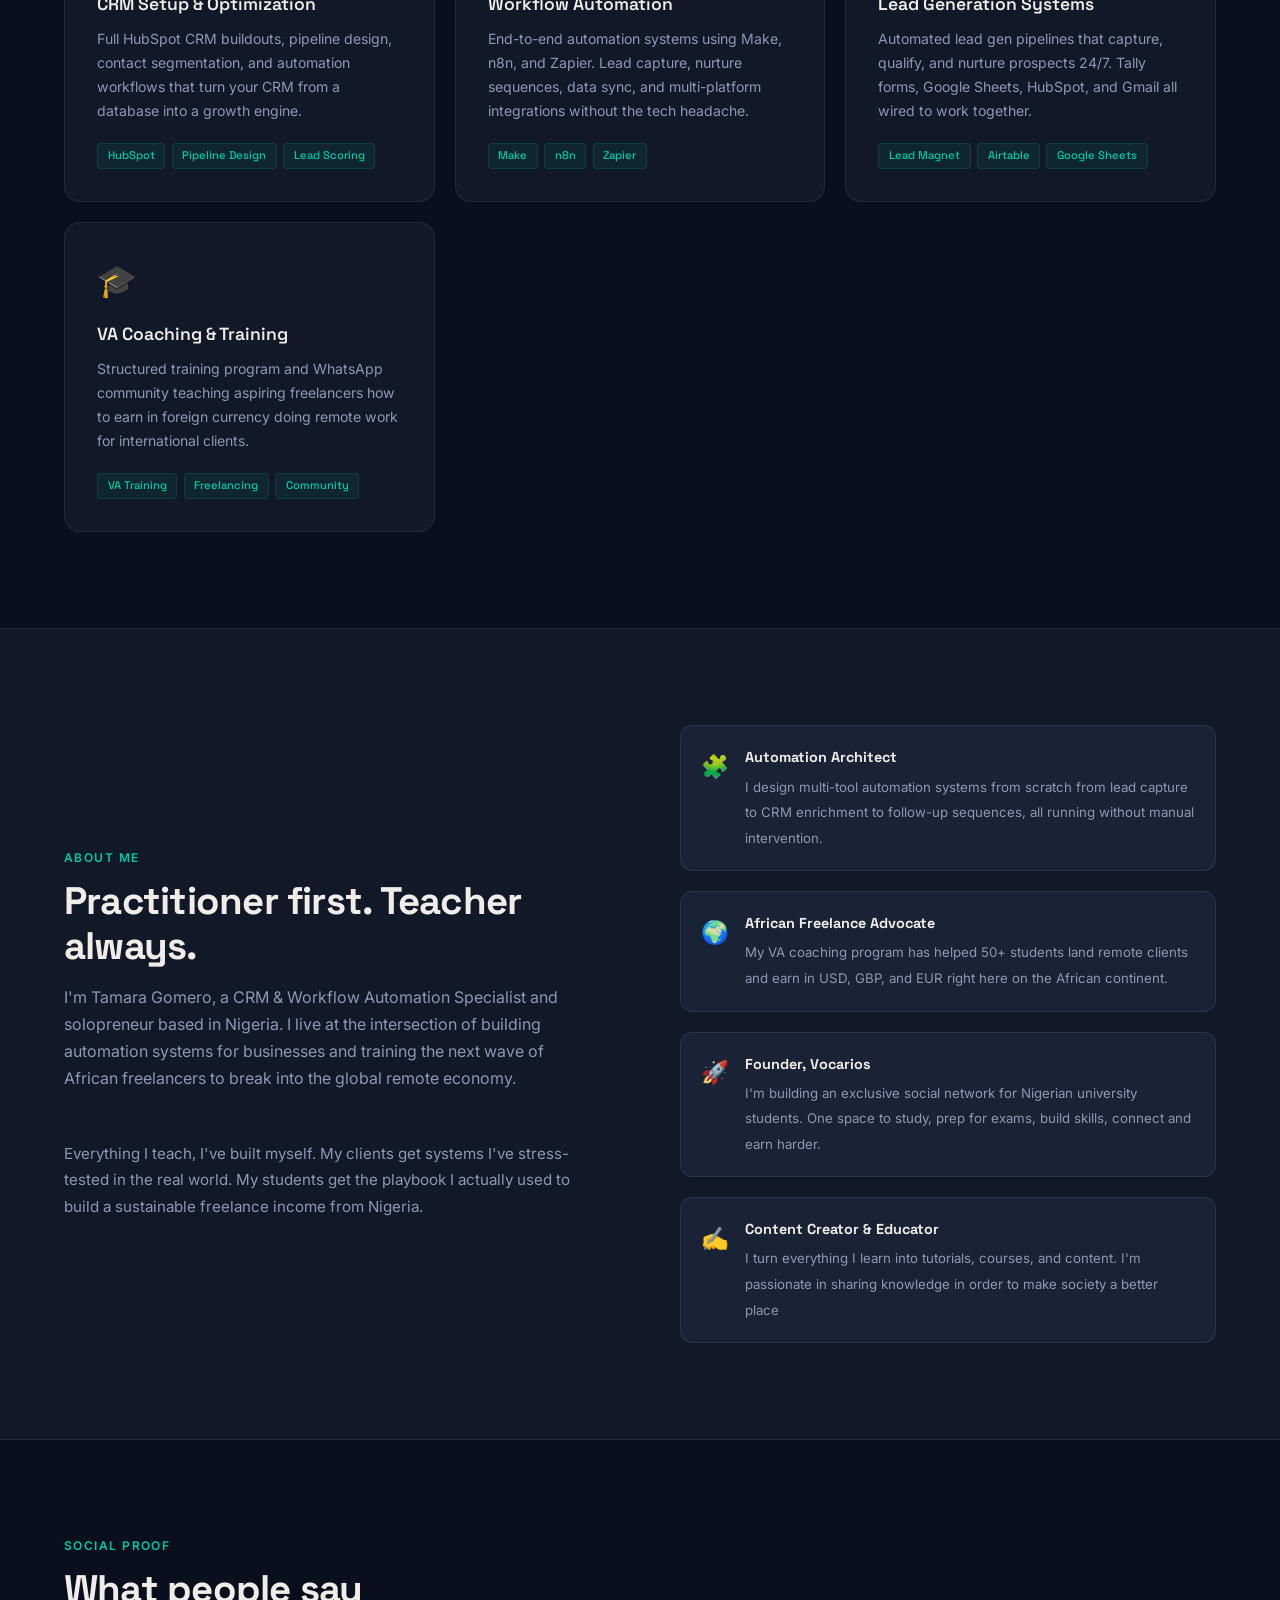
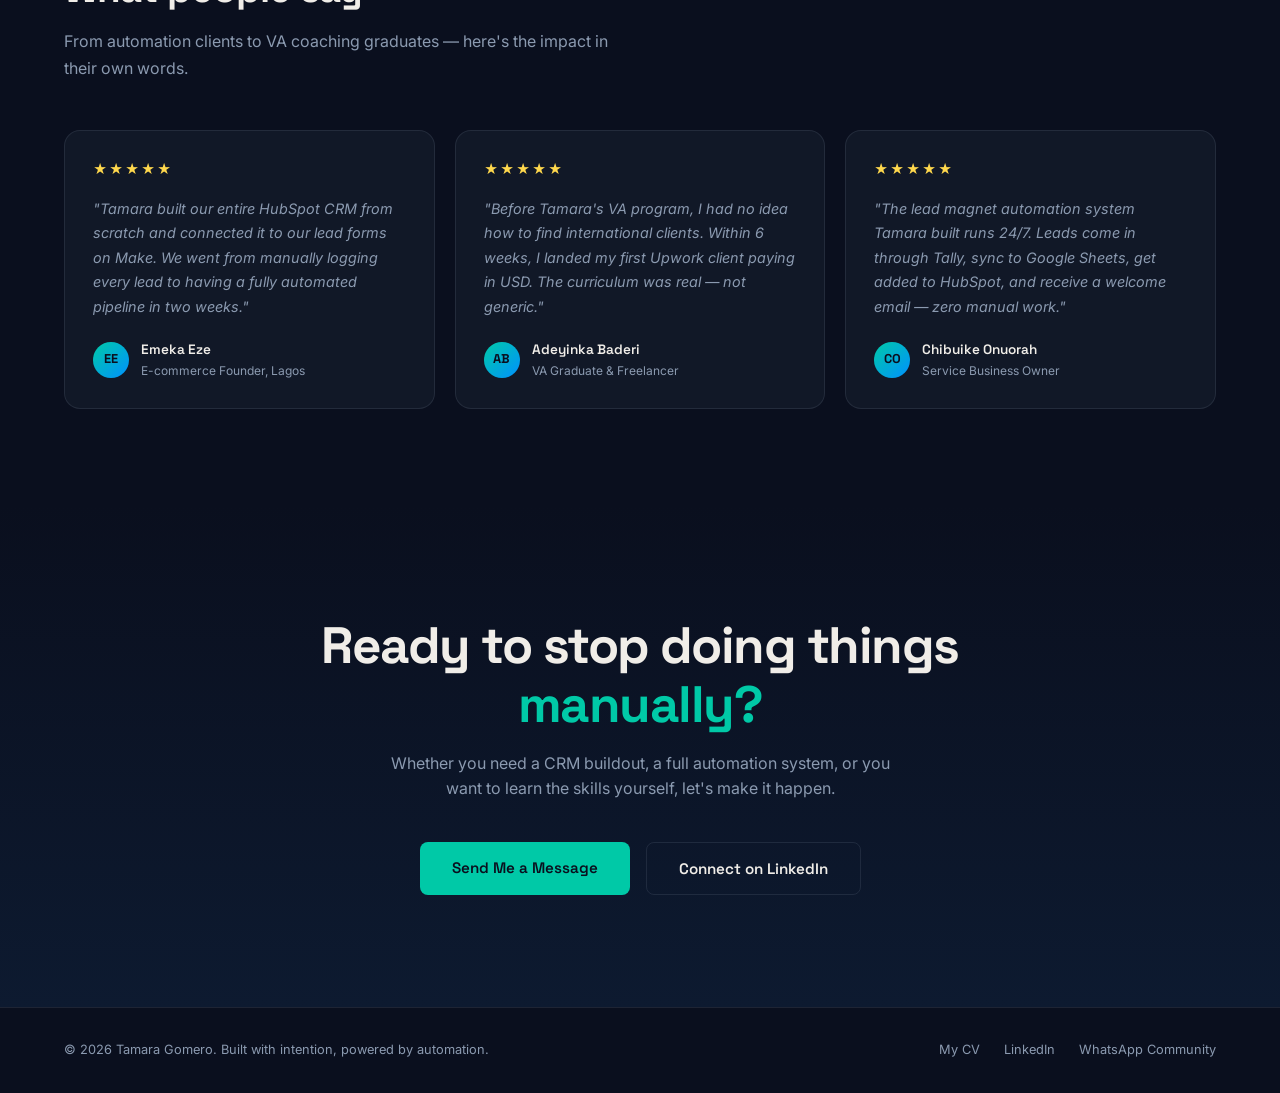
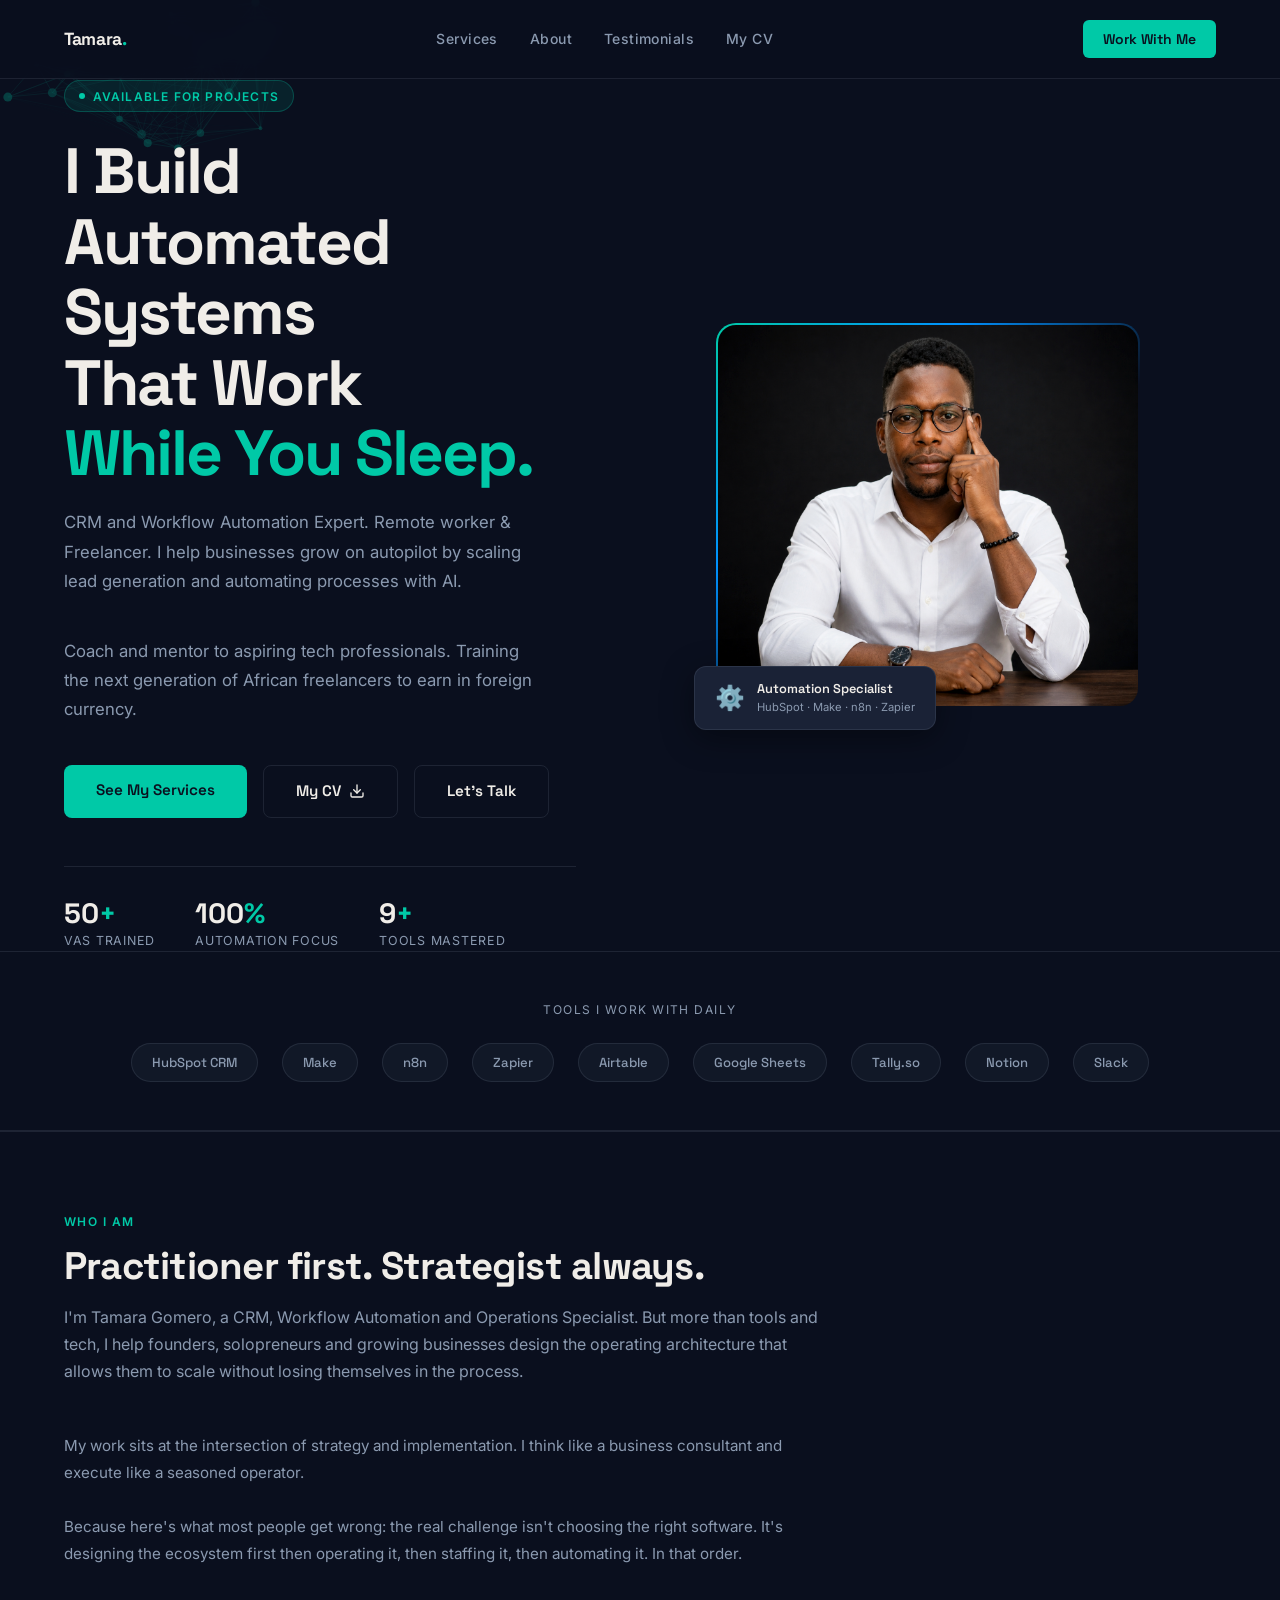
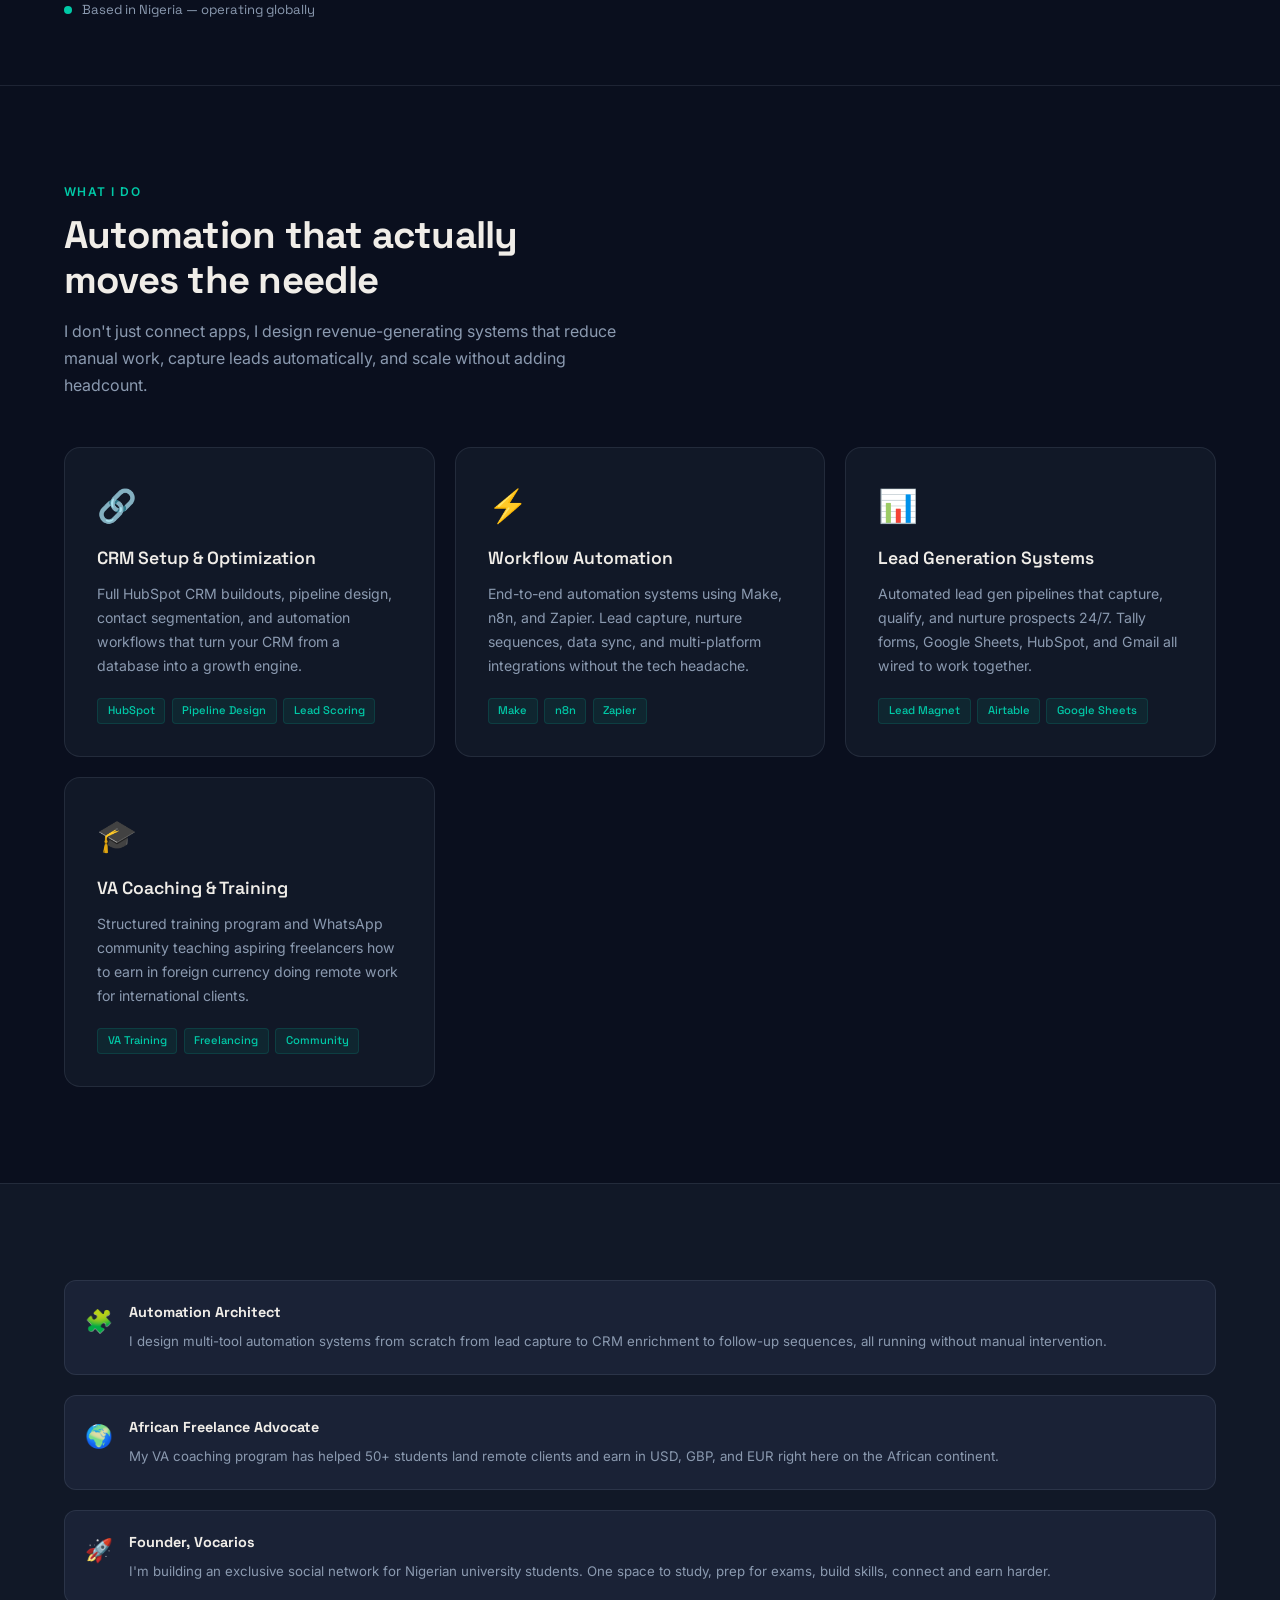
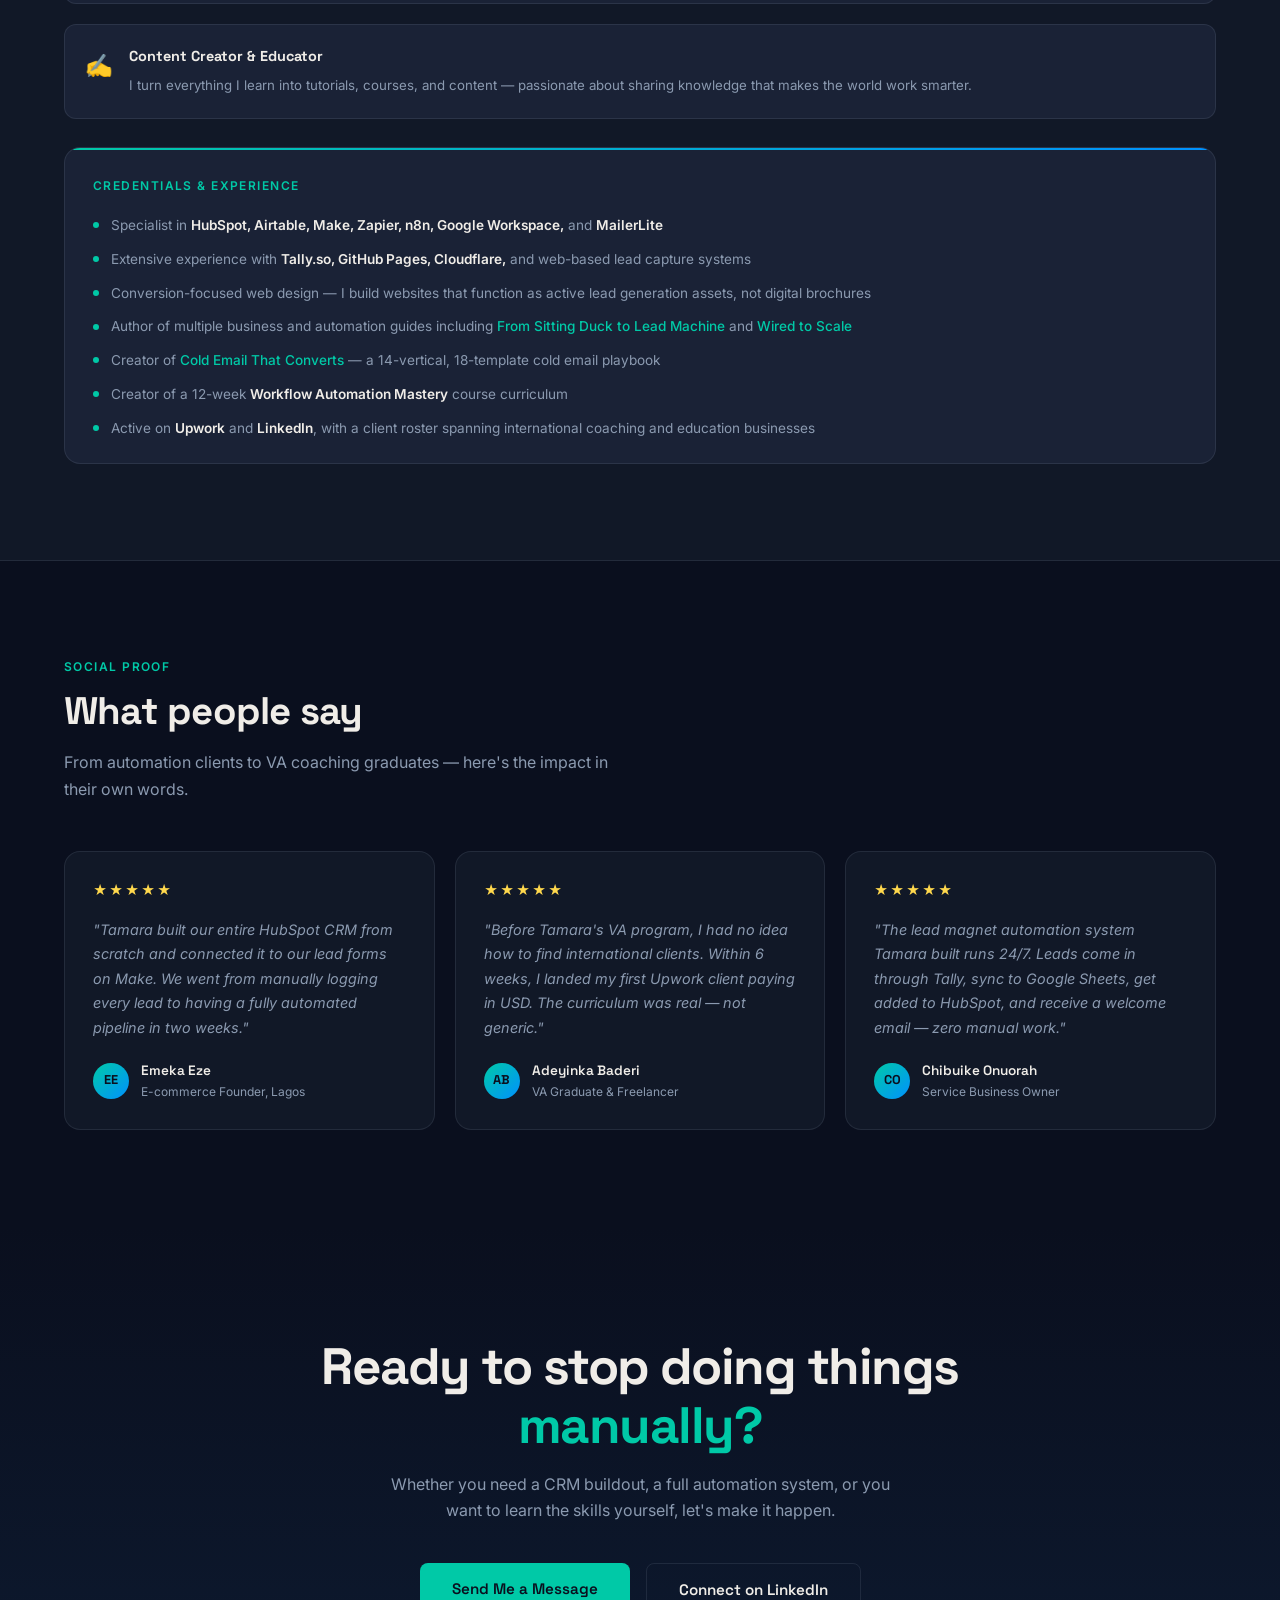
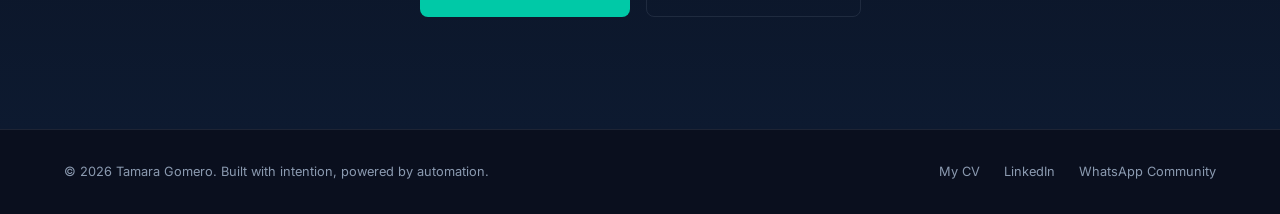
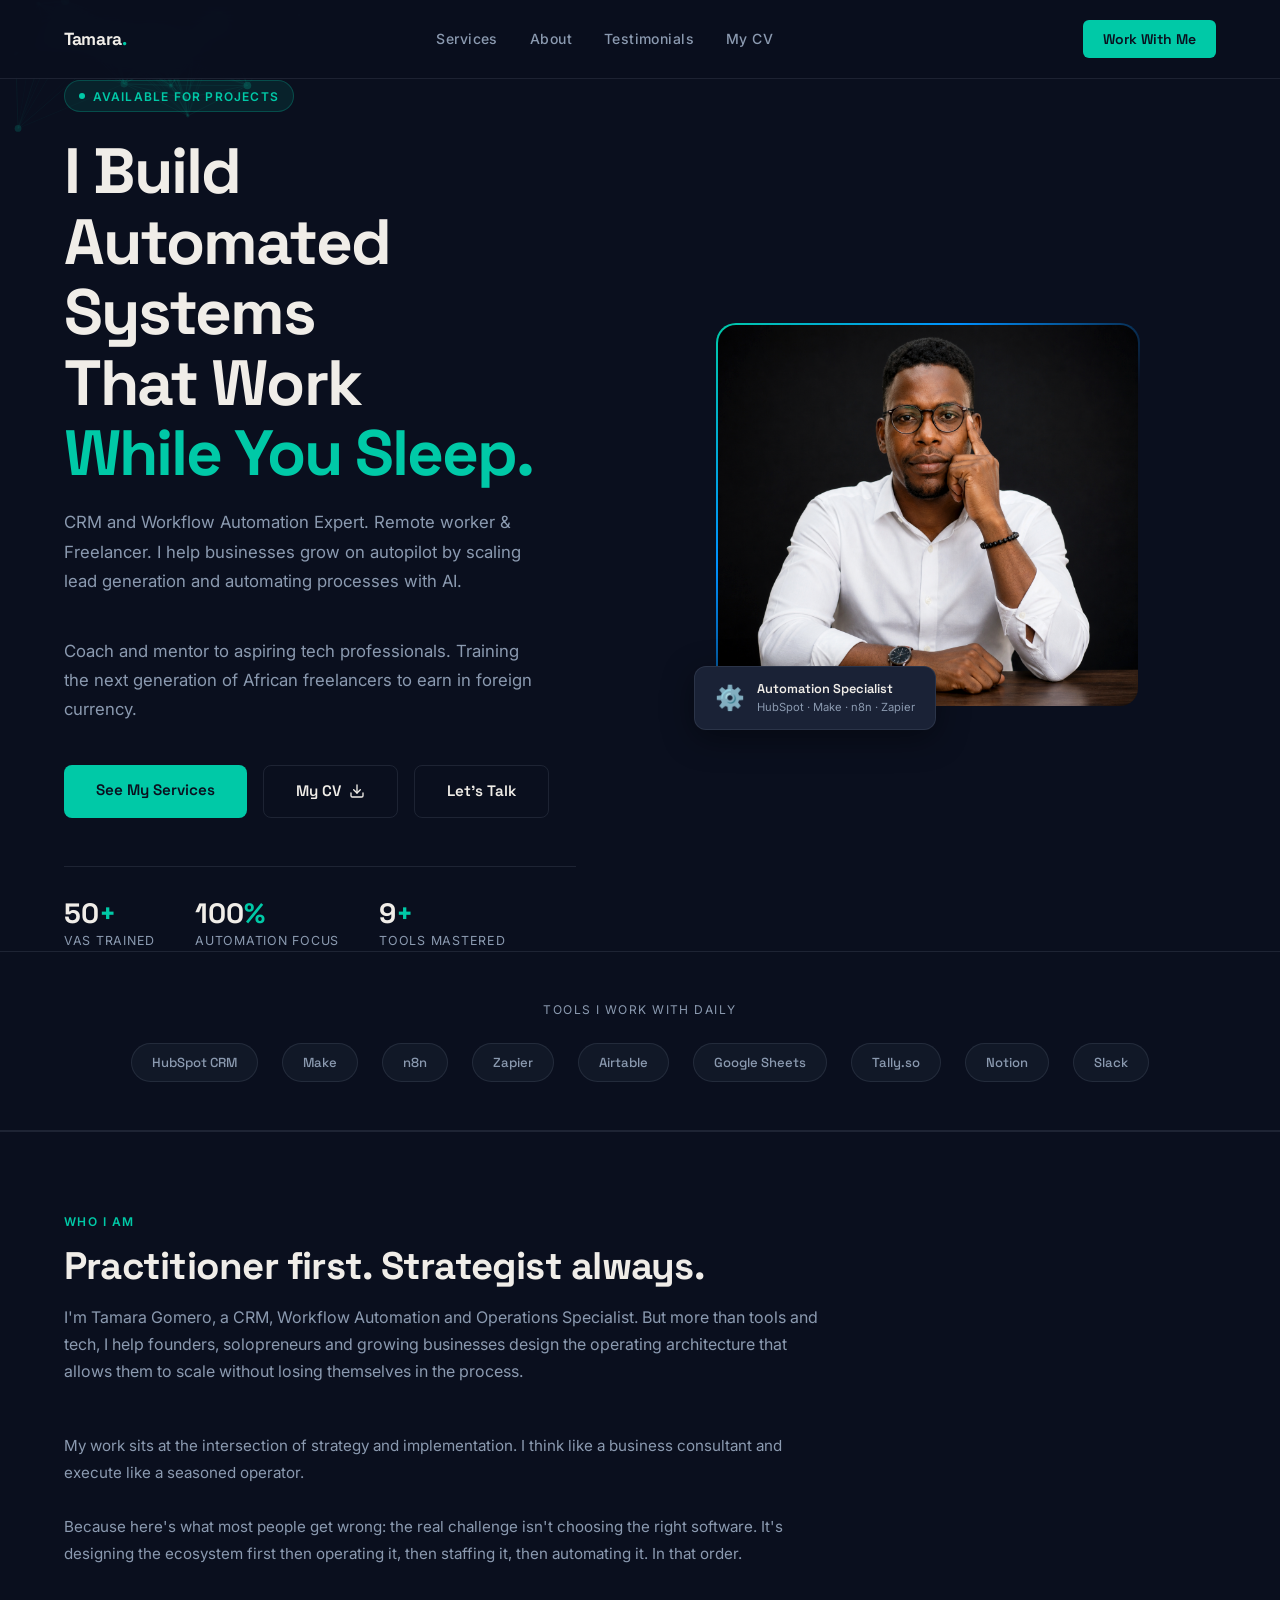
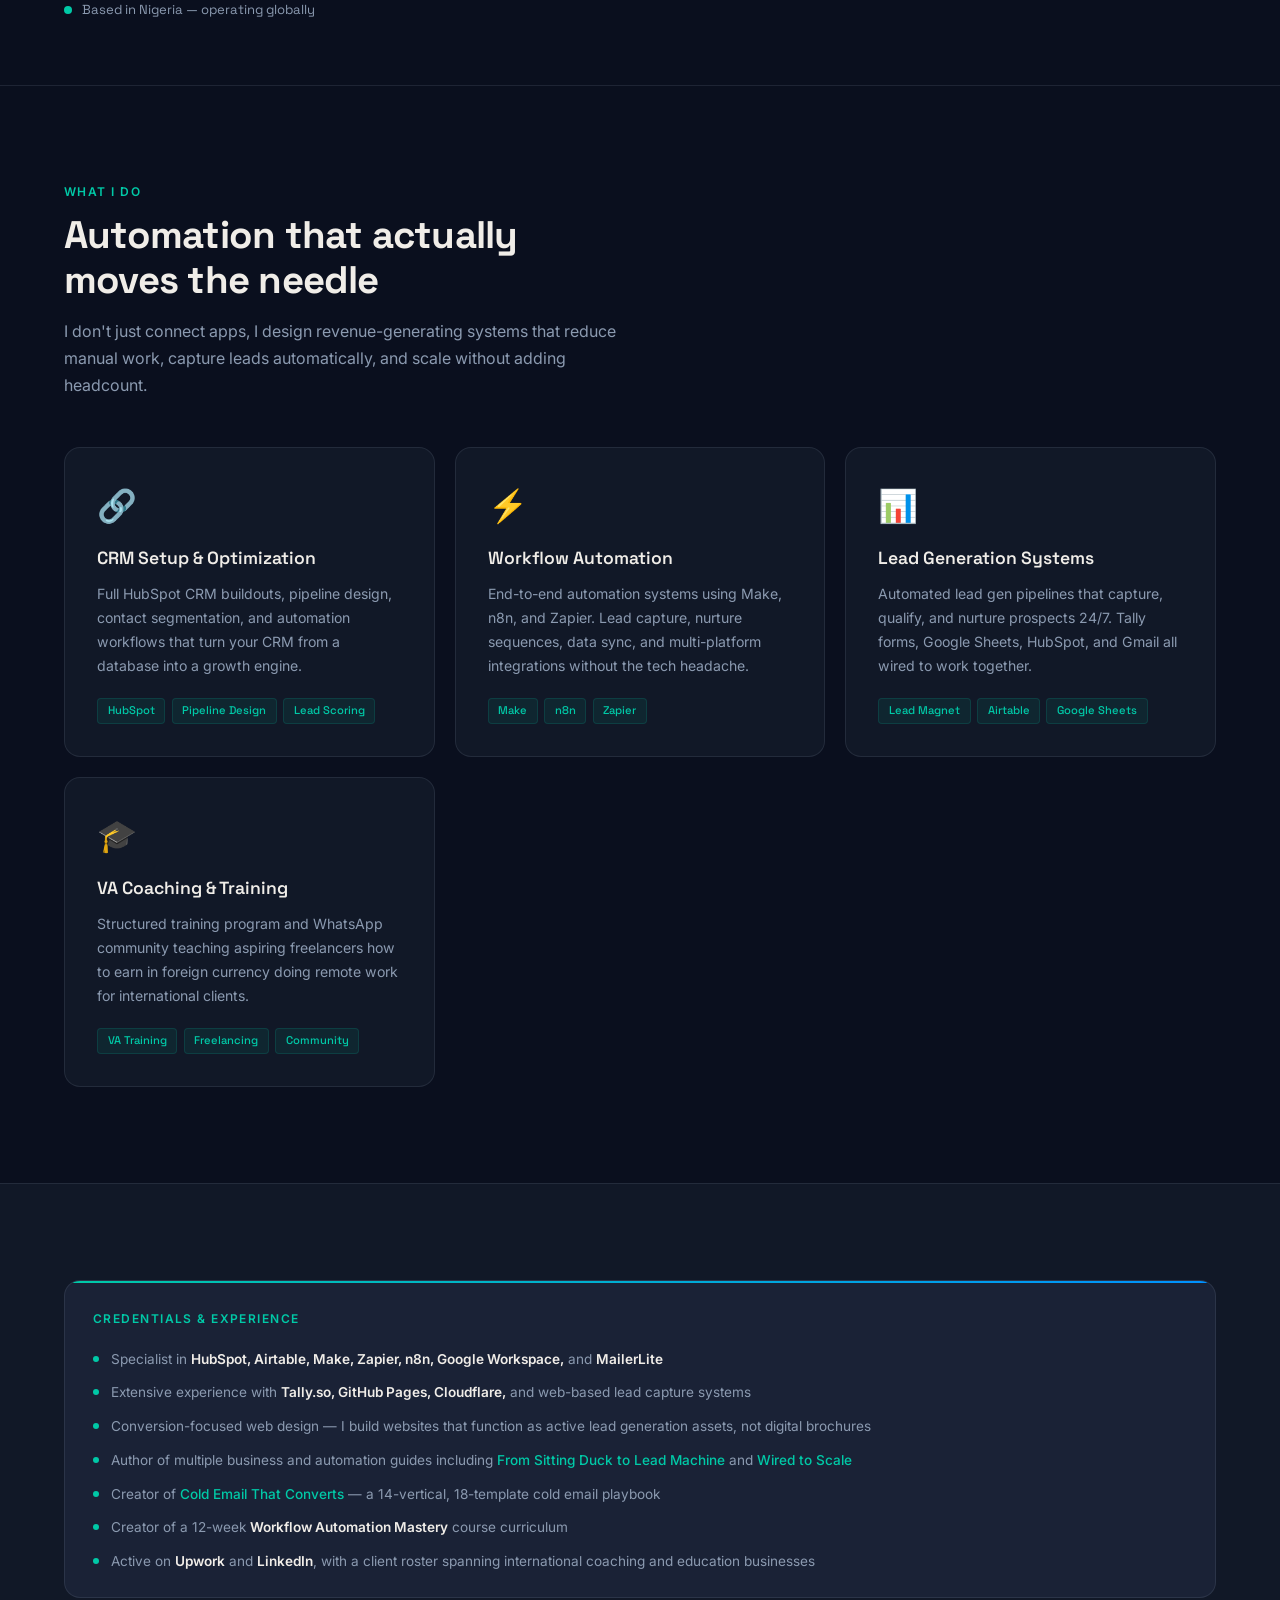
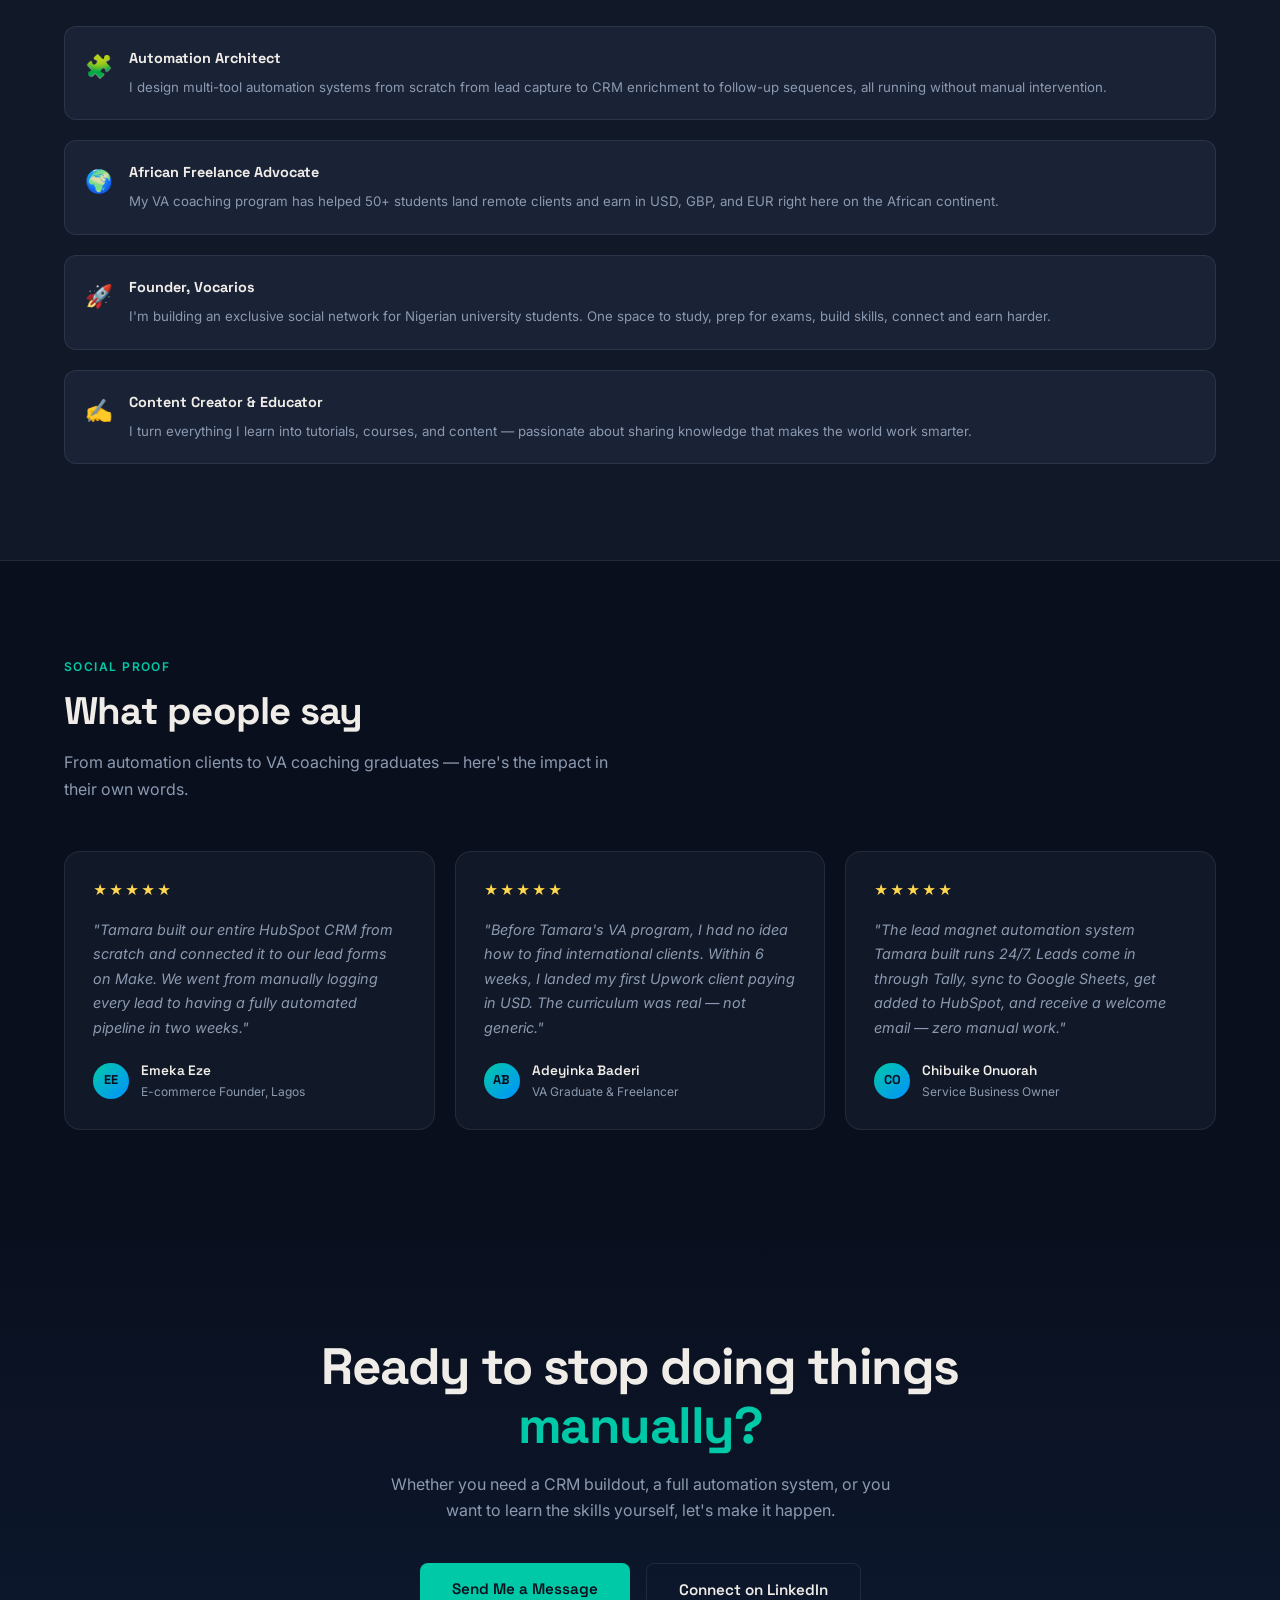
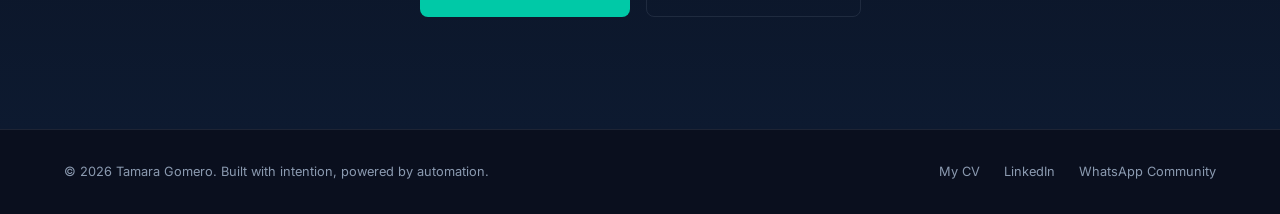
